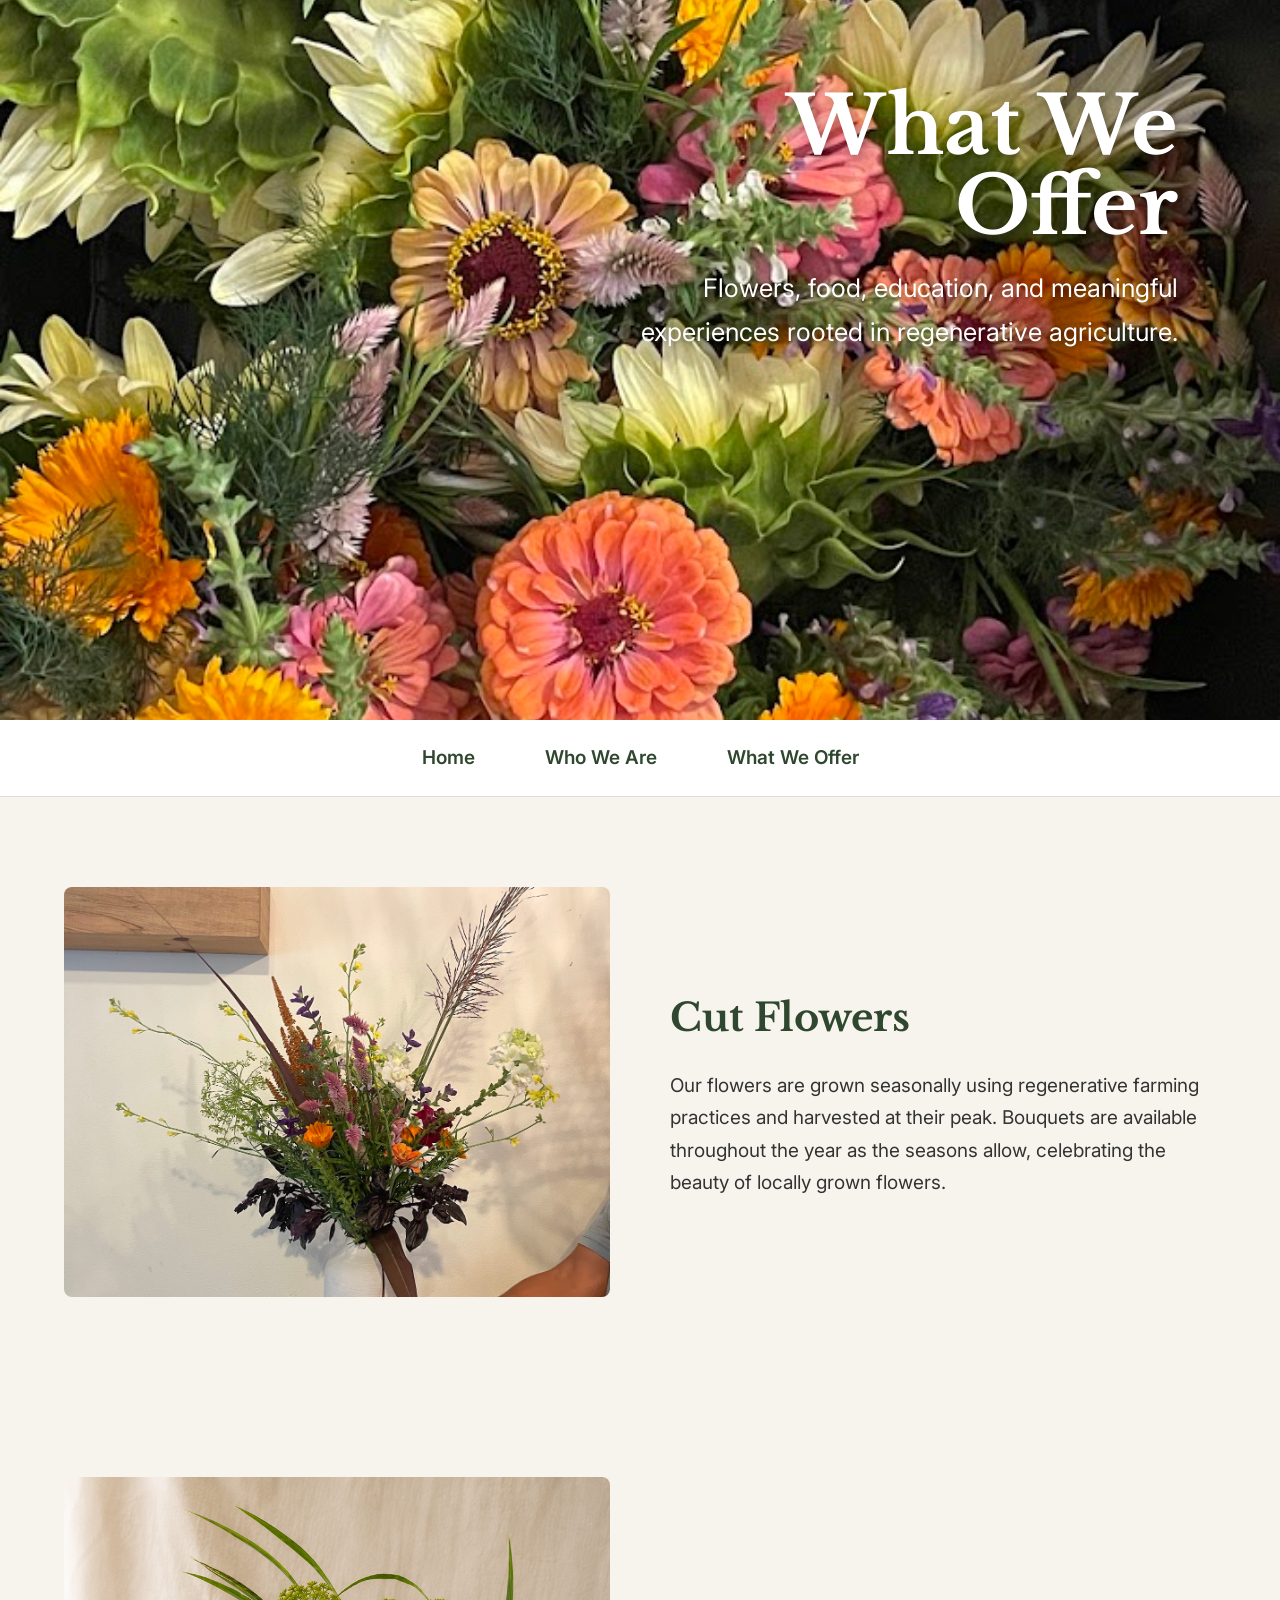
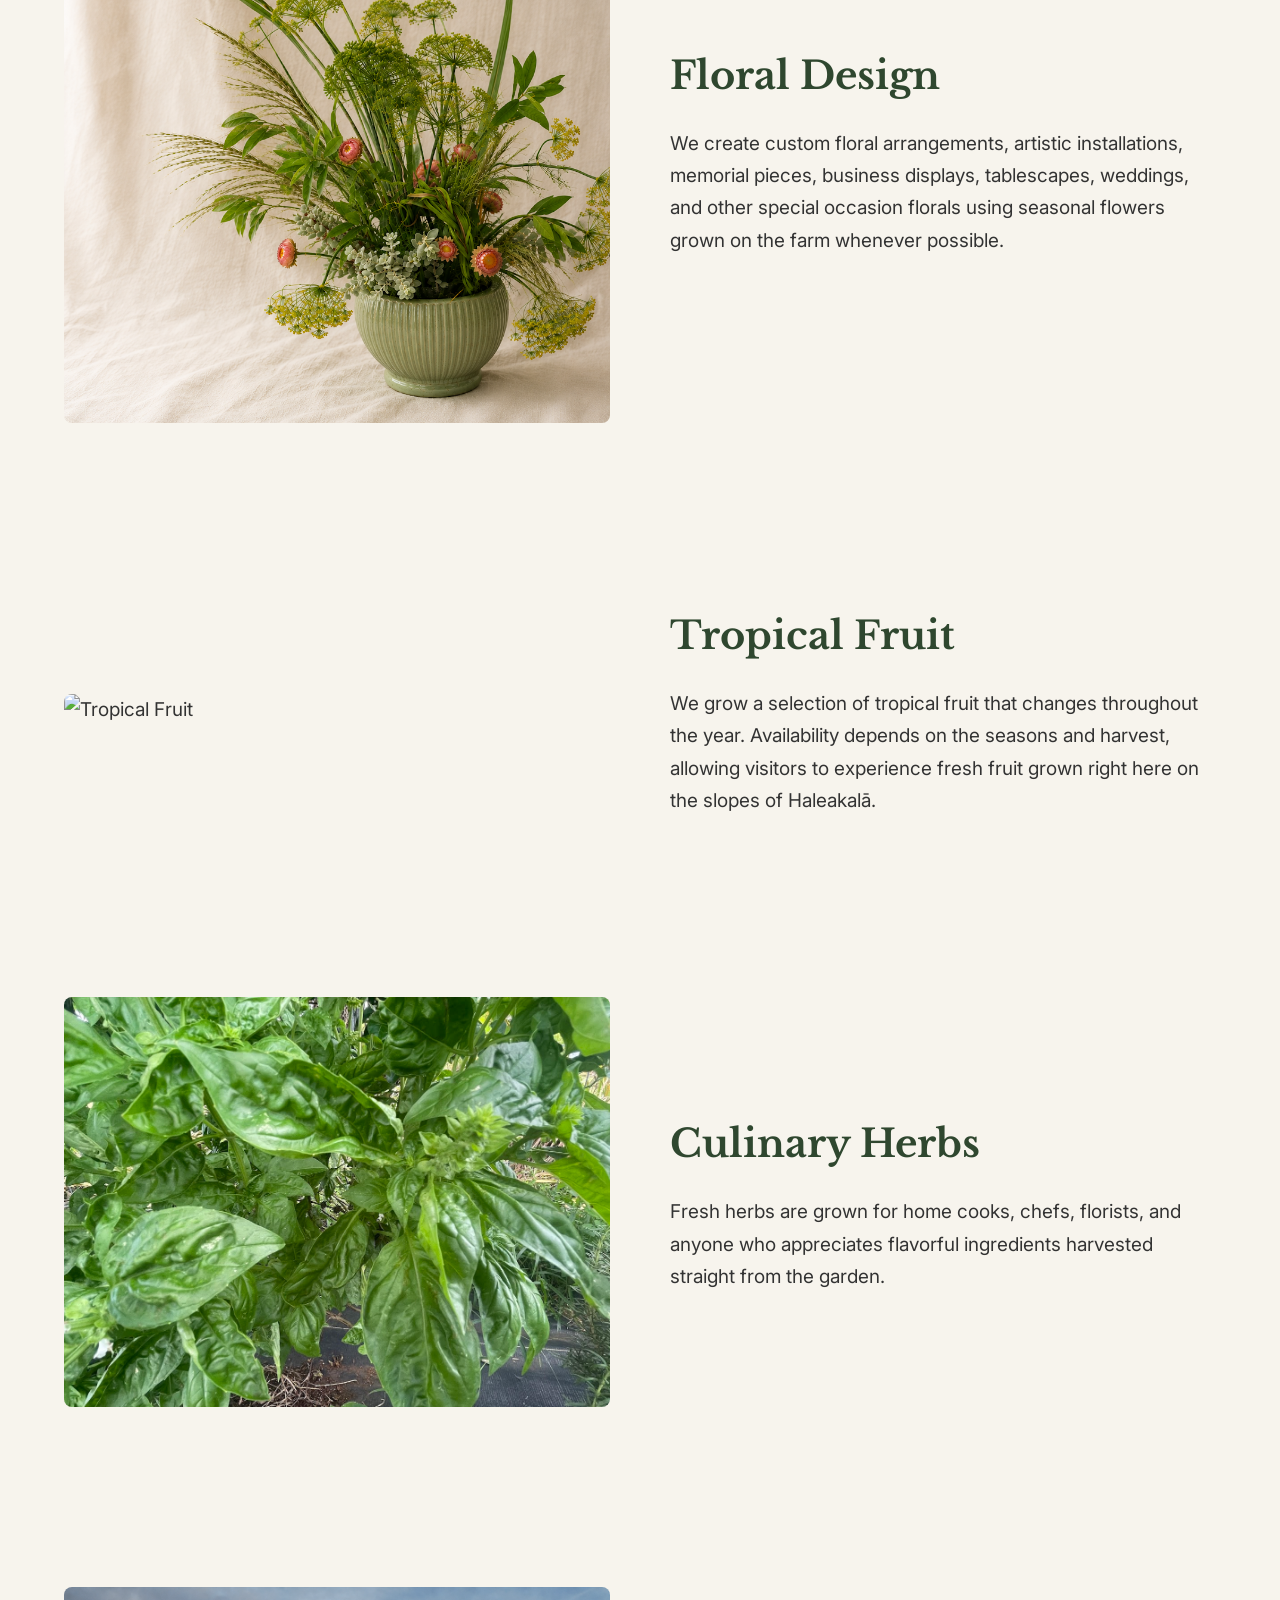
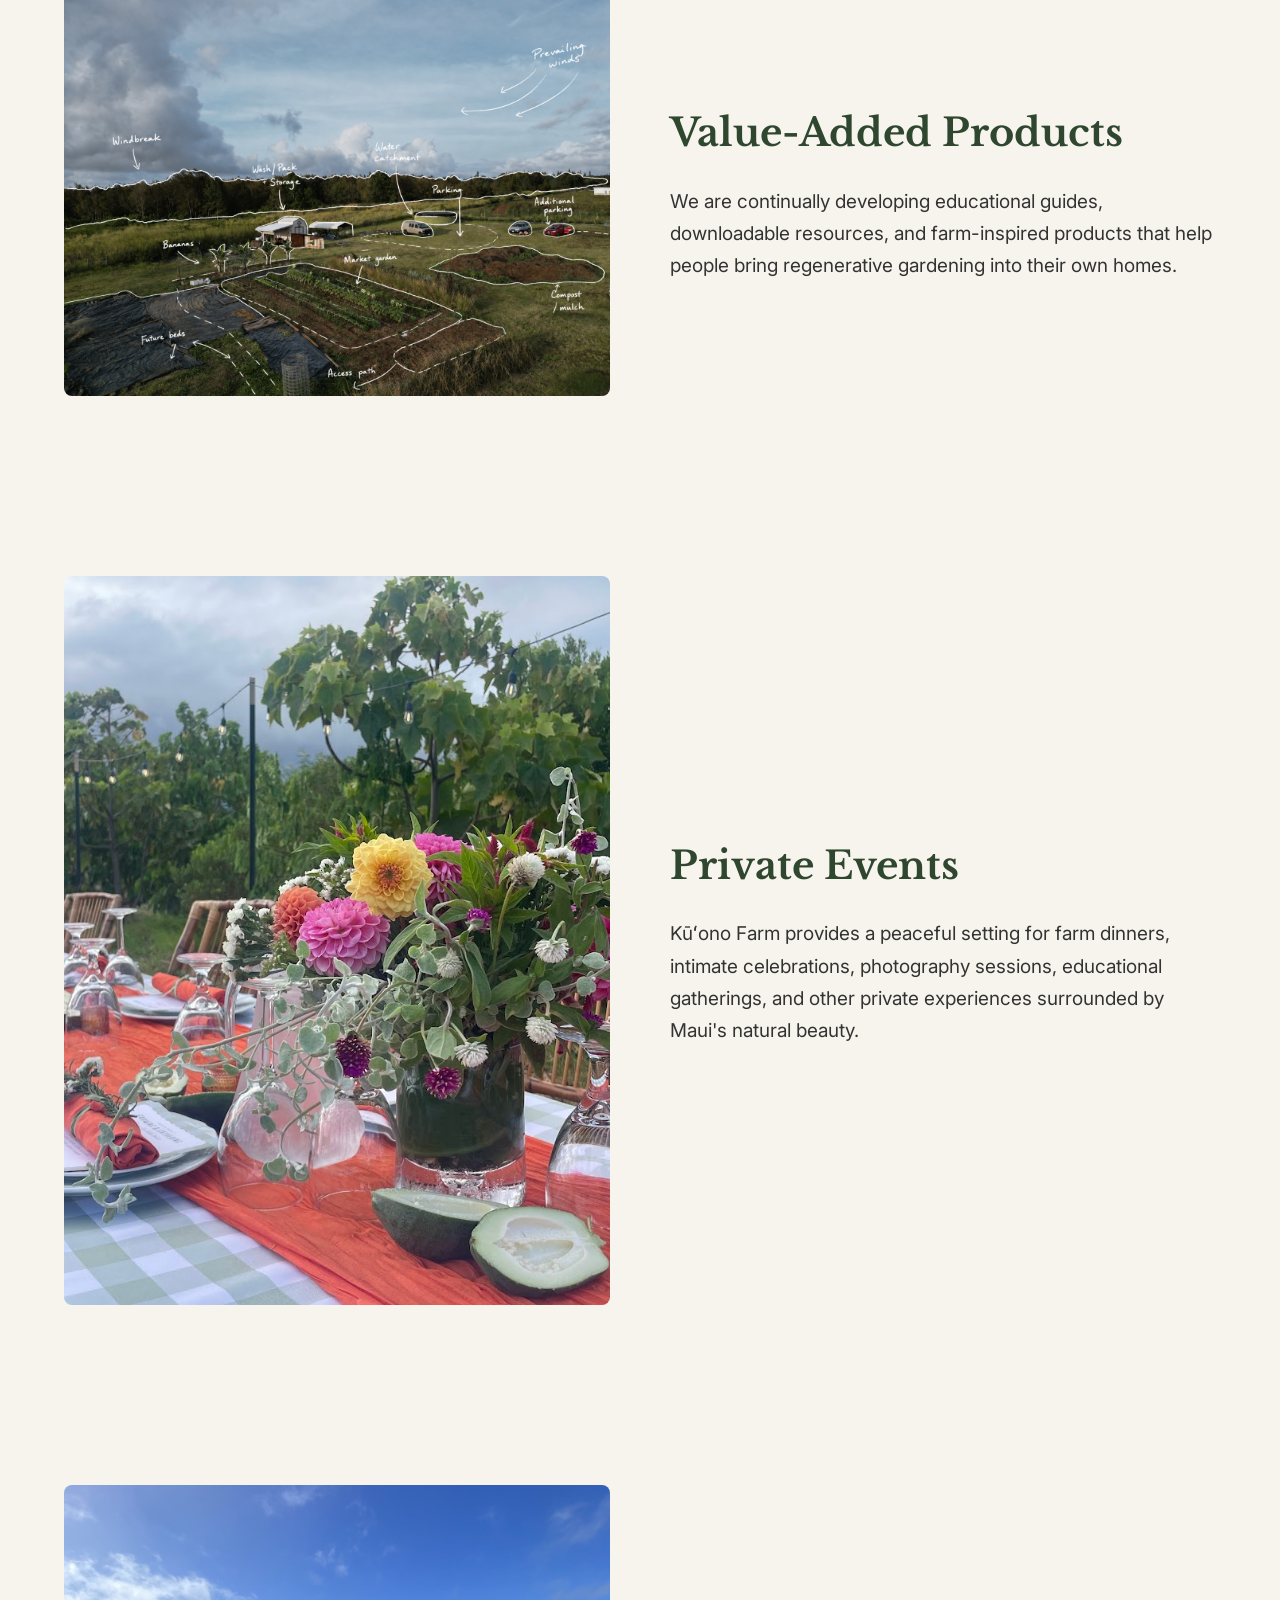
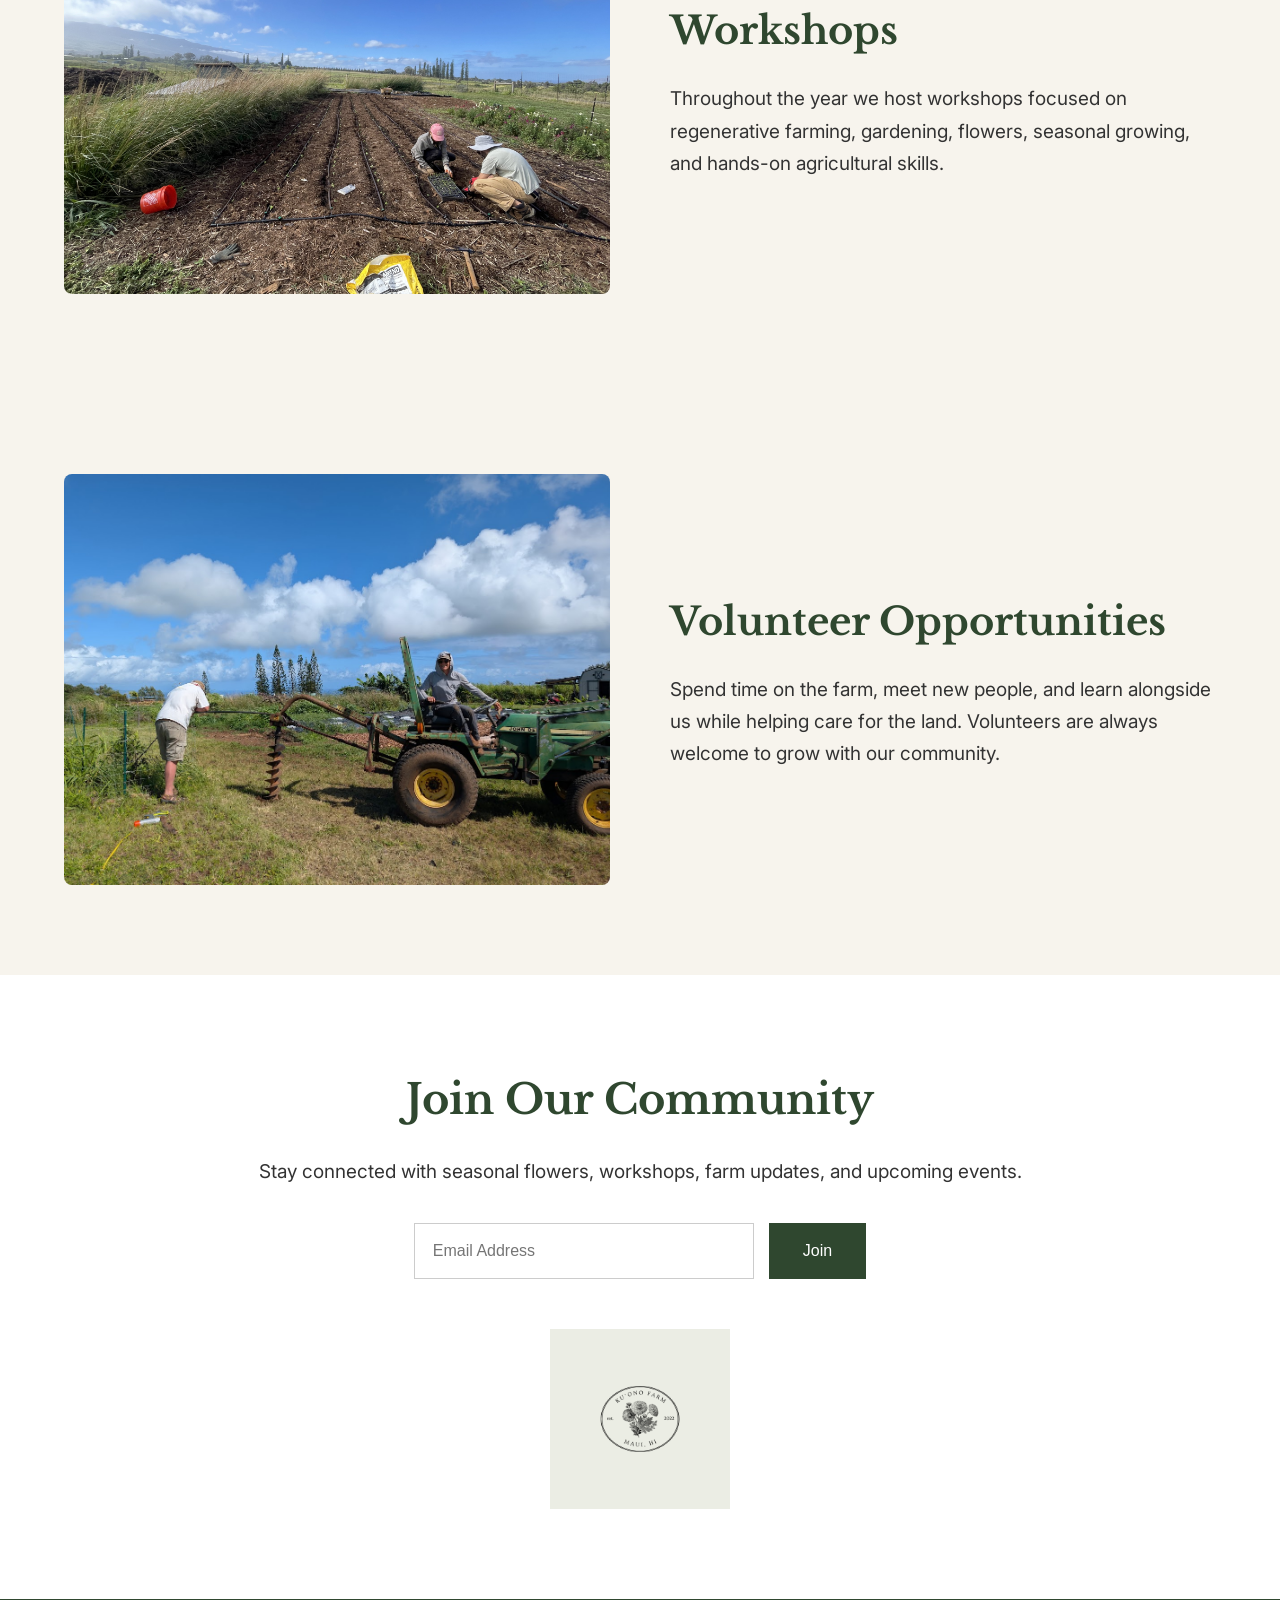
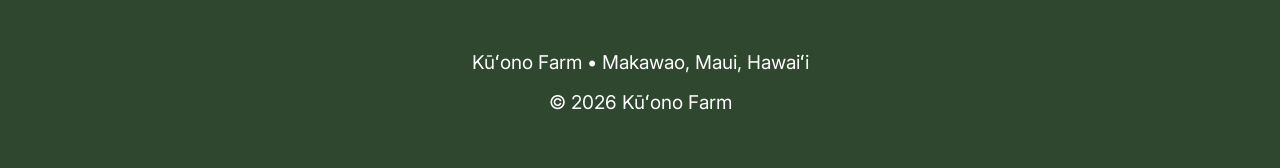
==== products.html @ b9f9347c "Update products.html" ====
<!DOCTYPE html>
<html lang="en">

<head>

    <meta charset="UTF-8">

    <meta name="viewport" content="width=device-width, initial-scale=1.0">

    <title>What We Offer | Kūʻono Farm</title>

    <link rel="stylesheet" href="style.css">

    <link rel="preconnect" href="https://fonts.googleapis.com">

    <link rel="preconnect" href="https://fonts.gstatic.com" crossorigin>

    <link href="https://fonts.googleapis.com/css2?family=Libre+Baskerville:wght@400;700&family=Inter:wght@400;500;600&display=swap"
          rel="stylesheet">

</head>

<body>

<header class="hero">

    <img src="images/flowers.jpg"
         alt="Flowers at Kūʻono Farm"
         class="hero-image">

    <div class="hero-text">

        <h1>What We Offer</h1>

        <p>

            Flowers, food, education, and meaningful experiences rooted in regenerative agriculture.

        </p>

    </div>

</header>



<nav class="main-nav">

    <a href="index.html">Home</a>

    <a href="who-we-are.html">Who We Are</a>

    <a href="products.html">What We Offer</a>

</nav>



<main>



<section class="feature">

    <div class="content feature-grid">

        <div class="feature-image">

            <img src="images/bouqet-1.jpg" alt="Cut Flowers">

        </div>

        <div class="feature-text">

            <h2>Cut Flowers</h2>

            <p>

                Our flowers are grown seasonally using regenerative farming
                practices and harvested at their peak. Bouquets are available
                throughout the year as the seasons allow, celebrating the
                beauty of locally grown flowers.

            </p>

        </div>

    </div>

</section>





<section class="feature">

    <div class="content feature-grid reverse">

        <div class="feature-text">

            <h2>Floral Design</h2>

            <p>

                We create custom floral arrangements, artistic installations,
                memorial pieces, business displays, tablescapes, weddings,
                and other special occasion florals using seasonal flowers
                grown on the farm whenever possible.

            </p>

        </div>

        <div class="feature-image">

            <img src="images/custom-arrangement.PNG"
                 alt="Custom Floral Arrangement">

        </div>

    </div>

</section>





<section class="feature">

    <div class="content feature-grid">

        <div class="feature-image">

            <img src="images/Bananas.jpg"
                 alt="Tropical Fruit">

        </div>

        <div class="feature-text">

            <h2>Tropical Fruit</h2>

            <p>

                We grow a selection of tropical fruit that changes throughout
                the year. Availability depends on the seasons and harvest,
                allowing visitors to experience fresh fruit grown right here
                on the slopes of Haleakalā.

            </p>

        </div>

    </div>

</section>





<section class="feature">

    <div class="content feature-grid reverse">

        <div class="feature-text">

            <h2>Culinary Herbs</h2>

            <p>

                Fresh herbs are grown for home cooks, chefs, florists,
                and anyone who appreciates flavorful ingredients harvested
                straight from the garden.

            </p>

        </div>

        <div class="feature-image">

            <img src="images/basil.jpg"
                 alt="Fresh Herbs">

        </div>

    </div>

</section>





<section class="feature">

    <div class="content feature-grid">

        <div class="feature-image">

            <img src="images/Garden guide.png"
                 alt="Garden Guide">

        </div>

        <div class="feature-text">

            <h2>Value-Added Products</h2>

            <p>

                We are continually developing educational guides,
                downloadable resources, and farm-inspired products
                that help people bring regenerative gardening into
                their own homes.

            </p>

        </div>

    </div>

</section>





<section class="feature">

    <div class="content feature-grid reverse">

        <div class="feature-text">

            <h2>Private Events</h2>

            <p>

                Kūʻono Farm provides a peaceful setting for farm dinners,
                intimate celebrations, photography sessions,
                educational gatherings, and other private experiences
                surrounded by Maui's natural beauty.

            </p>

        </div>

        <div class="feature-image">

            <img src="images/farm-to-table-flowers.jpg"
                 alt="Private Events">

        </div>

    </div>

</section>





<section class="feature">

    <div class="content feature-grid">

        <div class="feature-image">

            <img src="images/crop-planting.jpg"
                 alt="Workshop">

        </div>

        <div class="feature-text">

            <h2>Workshops</h2>

            <p>

                Throughout the year we host workshops focused on
                regenerative farming, gardening, flowers,
                seasonal growing, and hands-on agricultural skills.

            </p>

        </div>

    </div>

</section>





<section class="feature">

    <div class="content feature-grid reverse">

        <div class="feature-text">

            <h2>Volunteer Opportunities</h2>

            <p>

                Spend time on the farm, meet new people,
                and learn alongside us while helping care
                for the land. Volunteers are always welcome
                to grow with our community.

            </p>

        </div>

        <div class="feature-image">

            <img src="images/tractor.jpg"
                 alt="Volunteer Opportunities">

        </div>

    </div>

</section>





<section class="newsletter">

    <div class="content">

        <h2>

            Join Our Community

        </h2>

        <p>

            Stay connected with seasonal flowers,
            workshops, farm updates,
            and upcoming events.

        </p>

        <form class="newsletter-form">

            <input
                type="email"
                placeholder="Email Address">

            <button type="submit">

                Join

            </button>

        </form>

        <img
            src="images/logo.png"
            alt="Kūʻono Farm Logo"
            class="newsletter-logo">

    </div>

</section>



<footer>

    <div class="content">

        <p>

            Kūʻono Farm • Makawao, Maui, Hawaiʻi

        </p>

        <p>

            © 2026 Kūʻono Farm

        </p>

    </div>

</footer>

</main>

</body>

</html>
---- style.css ----
/* ==========================================
   KŪʻONO FARM
========================================== */

@import url('https://fonts.googleapis.com/css2?family=Libre+Baskerville:wght@400;700&family=Inter:wght@400;500;600&display=swap');


/* ---------- RESET ---------- */

*{
    margin:0;
    padding:0;
    box-sizing:border-box;
}

html{
    scroll-behavior:smooth;
}

body{

    font-family:'Inter',sans-serif;

    font-size:19px;

    line-height:1.7;

    color:#333;

    background:#F7F4ED;

}

img{

    display:block;

    max-width:100%;

}

a{

    text-decoration:none;

}

.content{

    width:90%;

    max-width:1200px;

    margin:auto;

}


/* ==========================================
   HERO
========================================== */

.hero{

    position:relative;

    width:100%;

    height:80vh;

    overflow:hidden;

}

.hero-image{

    width:100%;

    height:100%;

    object-fit:cover;

    object-position:center center;

    display:block;

}

.hero-text{

    position:absolute;

    top:12%;

    right:8%;

    text-align:right;

    color:white;

    max-width:550px;

}

.hero-text h1{

    font-family:'Libre Baskerville',serif;

    font-size:5rem;

    line-height:1;

    margin-bottom:20px;

    text-shadow:2px 2px 10px rgba(0,0,0,.35);

}

.hero-text p{

    font-size:1.6rem;

    margin-bottom:12px;

    text-shadow:1px 1px 6px rgba(0,0,0,.35);

}

.hero-subtitle{

    font-size:1.2rem;

}

.button{

    display:inline-block;

    margin-top:20px;

    padding:16px 36px;

    border:2px solid white;

    color:white;

    font-weight:600;

    transition:.3s;

}

.button:hover{

    background:white;

    color:#2f472f;

}


/* ==========================================
   NAVIGATION
========================================== */

.main-nav{

    background:white;

    display:flex;

    justify-content:center;

    gap:70px;

    padding:22px;

    border-bottom:1px solid #ddd;

}

.main-nav a{

    color:#2f472f;

    font-weight:600;

}

.main-nav a:hover{

    color:#8a6c45;

}


/* ==========================================
   STORY
========================================== */

.story{

    padding:90px 0;

}

.story .content{

    display:grid;

    grid-template-columns:1fr 1fr;

    gap:70px;

    align-items:center;

}

.story h2{

    font-family:'Libre Baskerville',serif;

    font-size:2.6rem;

    margin-bottom:25px;

    color:#2f472f;

}

.story p{

    margin-bottom:20px;

}

.story-photo img{

    border-radius:8px;

}


/* ==========================================
   OFFERINGS
========================================== */

.offerings{

    padding:90px 0;

    background:white;

}

.offerings h2{

    text-align:center;

    font-family:'Libre Baskerville',serif;

    font-size:2.8rem;

    color:#2f472f;

    margin-bottom:50px;

}

.offer-grid{

    display:grid;

    grid-template-columns:repeat(3,1fr);

    gap:35px;

}

.offer-card{

    text-align:center;

}

.offer-card img{

    width:100%;

    aspect-ratio:4/3;

    object-fit:cover;

    border-radius:8px;

    margin-bottom:20px;

}

.offer-card h3{

    font-family:'Libre Baskerville',serif;

    color:#2f472f;

    margin-bottom:12px;

}


/* ==========================================
   FEATURE SECTIONS
========================================== */

.feature{

    padding:90px 0;

}

.feature-grid{

    display:grid;

    grid-template-columns:1fr 1fr;

    gap:60px;

    align-items:center;

}

.feature-grid.reverse{

    direction:rtl;

}

.feature-grid.reverse>*{

    direction:ltr;

}

.feature-image img{

    border-radius:8px;

}

.feature-text h2{

    font-family:'Libre Baskerville',serif;

    color:#2f472f;

    font-size:2.4rem;

    margin-bottom:20px;

}


/* ==========================================
   NEWSLETTER
========================================== */

.newsletter{

    padding:90px 0;

    text-align:center;

    background:white;

}

.newsletter h2{

    font-family:'Libre Baskerville',serif;

    font-size:2.6rem;

    color:#2f472f;

    margin-bottom:20px;

}

.newsletter p{

    margin-bottom:35px;

}

.newsletter-form{

    display:flex;

    justify-content:center;

    gap:15px;

    flex-wrap:wrap;

}

.newsletter input{

    width:340px;

    padding:18px;

    font-size:1rem;

    border:1px solid #ccc;

}

.newsletter button{

    padding:18px 34px;

    border:none;

    background:#2f472f;

    color:white;

    cursor:pointer;

    font-size:1rem;

}

.newsletter-logo{

    width:180px;

    margin:50px auto 0;

}


/* ==========================================
   FOOTER
========================================== */

footer{

    background:#2f472f;

    color:white;

    text-align:center;

    padding:40px 20px;

}

footer p{

    margin:8px 0;

}


/* ==========================================
   MOBILE
========================================== */

@media (max-width:900px){

.hero{

    height:65vh;

}

.hero-text{

    top:12%;

    right:6%;

    left:6%;

    text-align:center;

}

.hero-text h1{

    font-size:3rem;

}

.hero-text p{

    font-size:1.2rem;

}

.main-nav{

    flex-direction:column;

    gap:15px;

}

.story .content,
.feature-grid,
.offer-grid{

    grid-template-columns:1fr;

}

.story,
.offerings,
.feature,
.newsletter{

    padding:60px 0;

}

.newsletter input{

    width:100%;

}

}
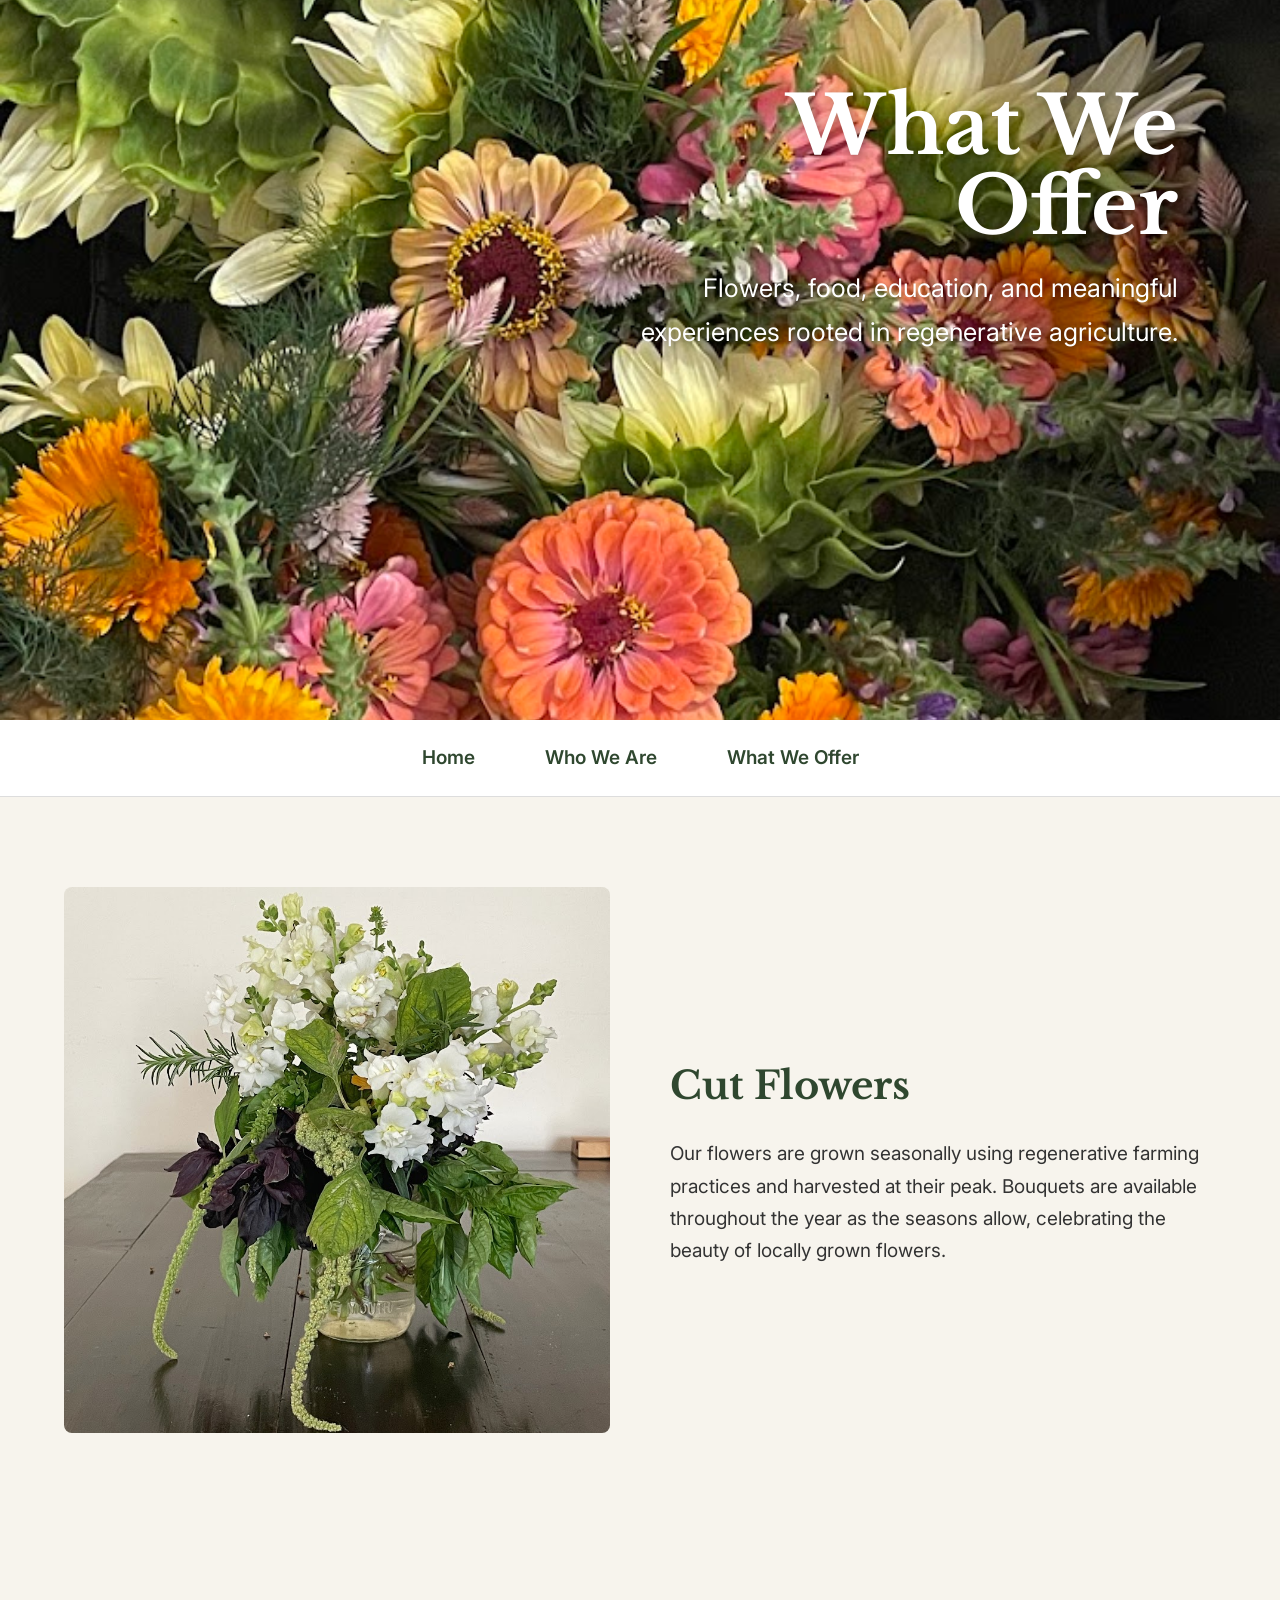
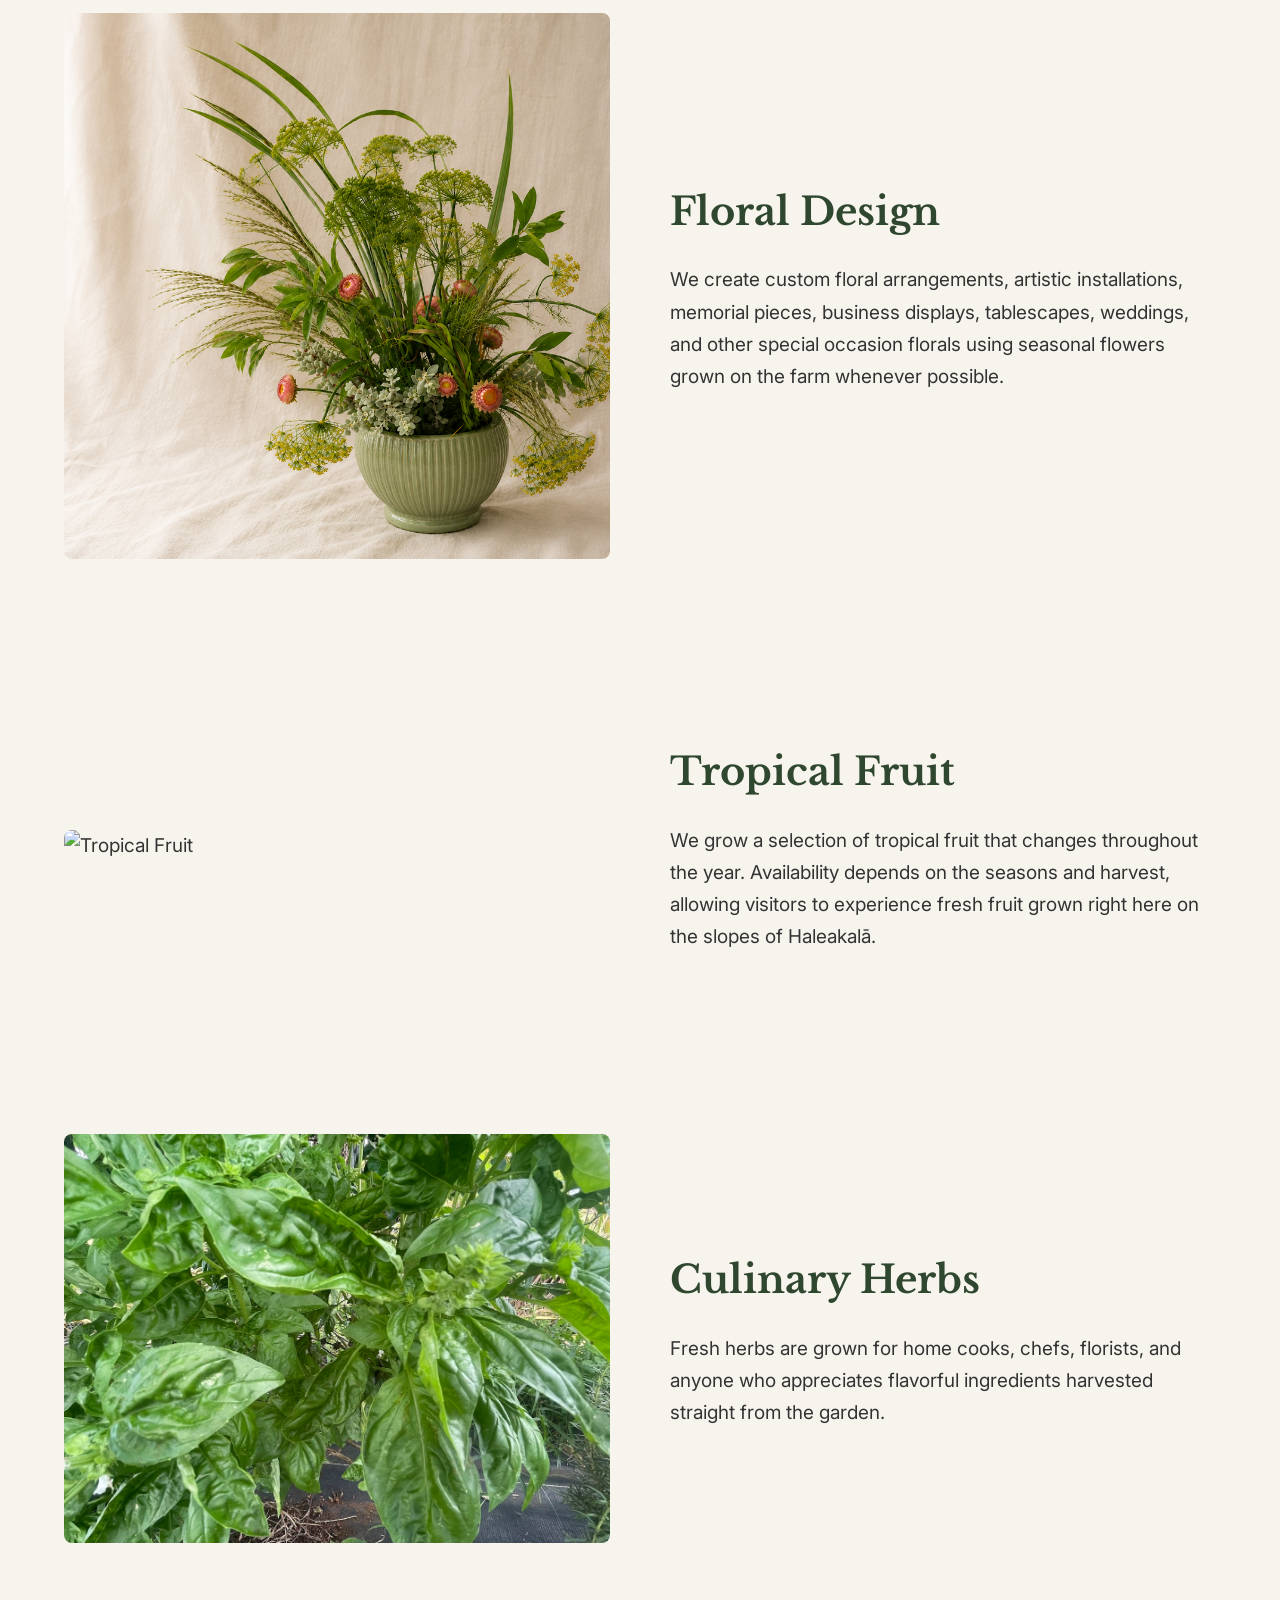
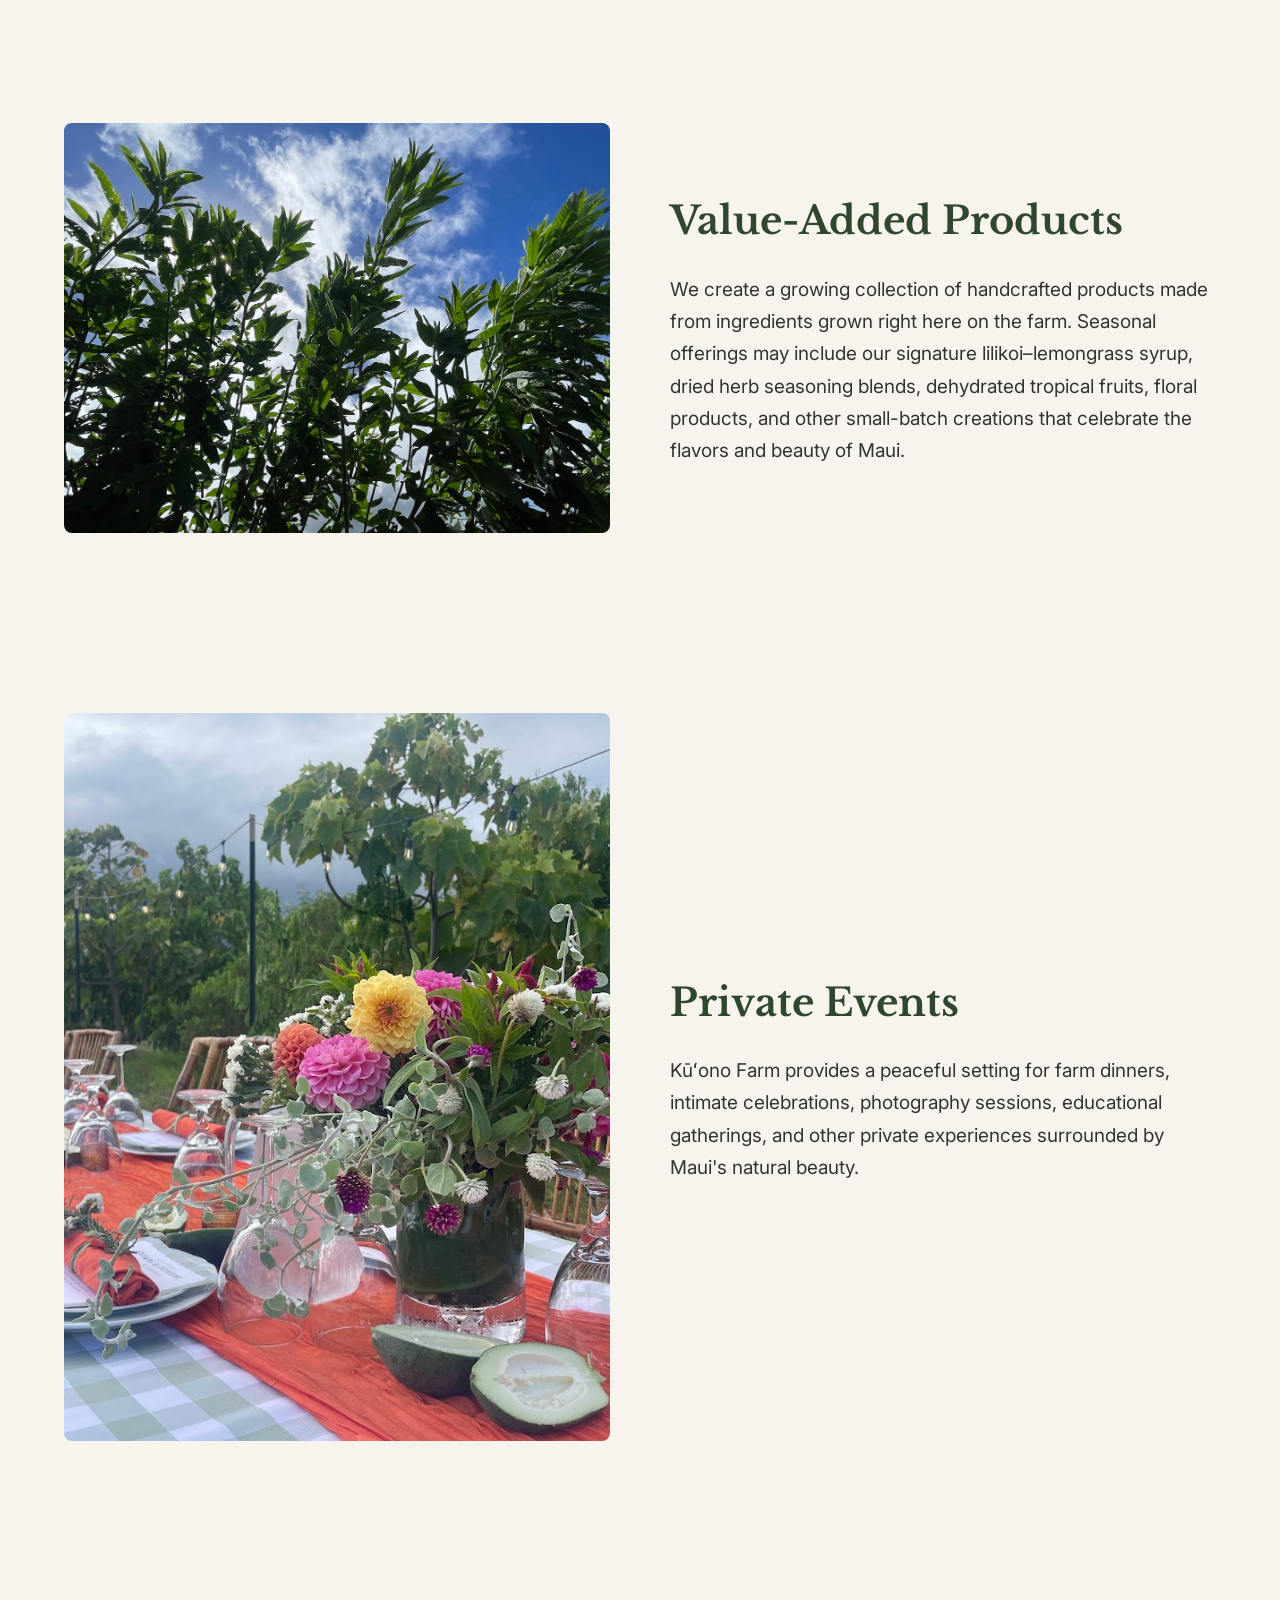
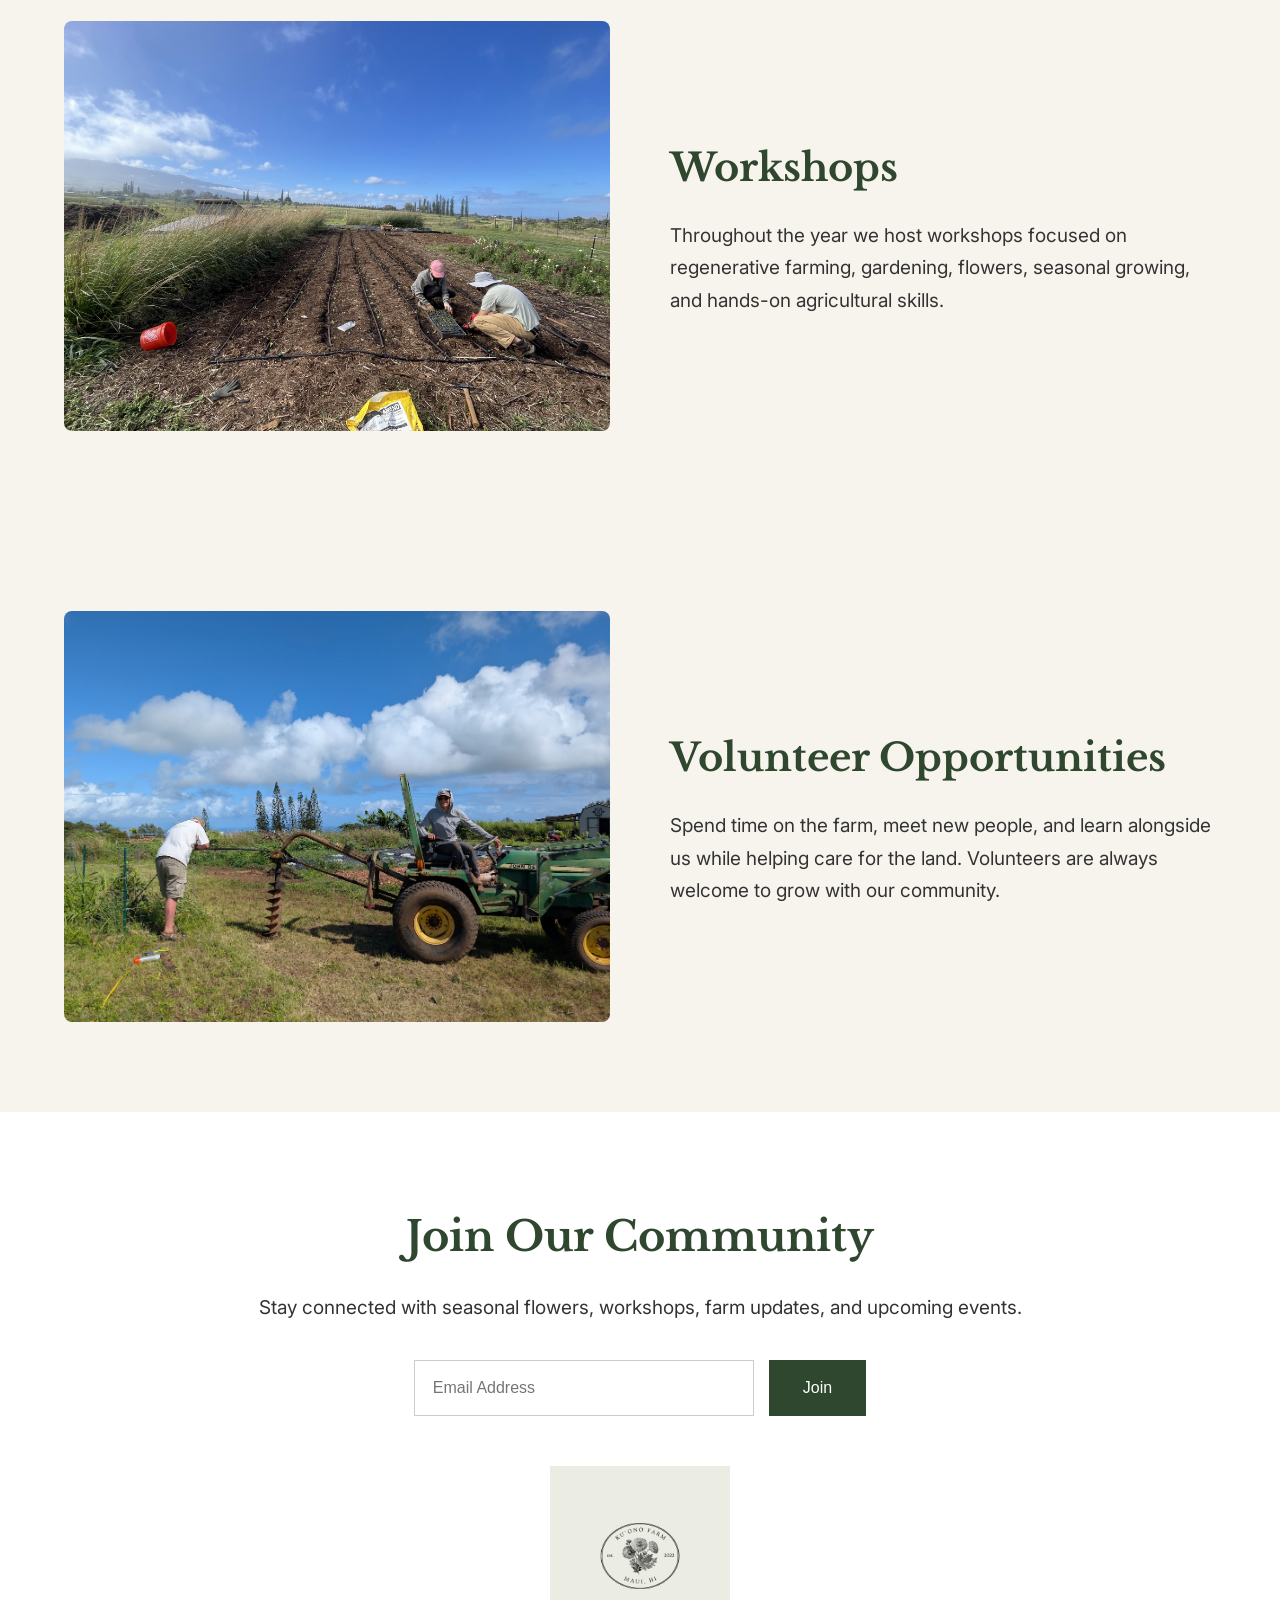
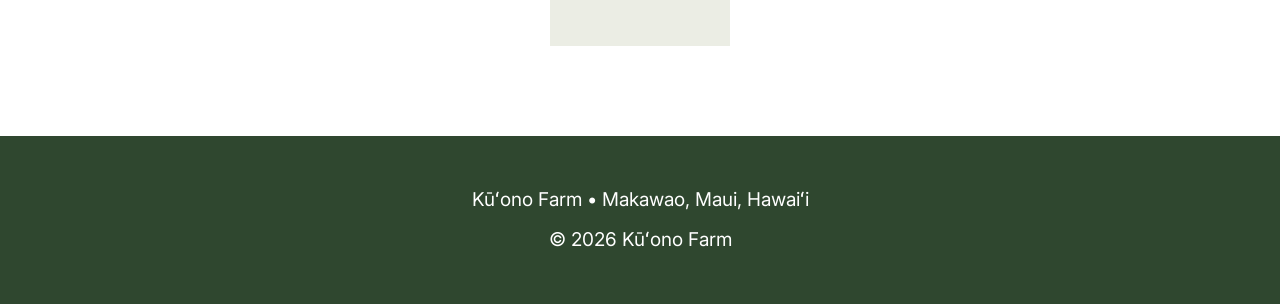
==== commit e7411a36: "Update products.html" ====
--- a/products.html
+++ b/products.html
@@ -66,7 +66,7 @@
 
         <div class="feature-image">
 
-            <img src="images/bouqet-1.jpg" alt="Cut Flowers">
+            <img src="images/bouqet-3.jpg" alt="Cut Flowers">
 
         </div>
 
@@ -200,8 +200,8 @@
 
         <div class="feature-image">
 
-            <img src="images/Garden guide.png"
-                 alt="Garden Guide">
+            <img src="images/sun-hemp.jpg"
+                 alt="sun-hemp">
 
         </div>
 
@@ -211,10 +211,12 @@
 
             <p>
 
-                We are continually developing educational guides,
-                downloadable resources, and farm-inspired products
-                that help people bring regenerative gardening into
-                their own homes.
+                We create a growing collection of handcrafted products made
+                from ingredients grown right here on the farm. Seasonal offerings
+                may include our signature lilikoi–lemongrass syrup, dried herb
+                seasoning blends, dehydrated tropical fruits, floral products,
+                and other small-batch creations that celebrate the flavors and
+                beauty of Maui.
 
             </p>
 
--- a/style.css
+++ b/style.css
@@ -533,3 +533,132 @@
 }
 
 }
+
+/* ==========================================
+   MEET THE TEAM
+========================================== */
+
+.team{
+
+    padding:90px 0;
+
+}
+
+.team h2{
+
+    text-align:center;
+
+    font-family:'Libre Baskerville', serif;
+
+    font-size:2.8rem;
+
+    color:#2f472f;
+
+    margin-bottom:70px;
+
+}
+
+.team-member{
+
+    display:grid;
+
+    grid-template-columns:2fr 1fr;
+
+    gap:60px;
+
+    align-items:start;
+
+    margin-bottom:90px;
+
+    padding-bottom:50px;
+
+    border-bottom:1px solid #ddd;
+
+}
+
+.team-member:last-child{
+
+    border-bottom:none;
+
+    margin-bottom:0;
+
+}
+
+.team-info h3{
+
+    font-family:'Libre Baskerville', serif;
+
+    font-size:2rem;
+
+    color:#2f472f;
+
+    margin-bottom:8px;
+
+}
+
+.team-info h4{
+
+    font-size:1.15rem;
+
+    color:#8a6c45;
+
+    margin-bottom:22px;
+
+    font-weight:600;
+
+}
+
+.team-info p{
+
+    margin-bottom:18px;
+
+}
+
+.team-photo{
+
+    display:flex;
+
+    justify-content:flex-end;
+
+    align-items:flex-start;
+
+}
+
+.team-photo img{
+
+    width:100%;
+
+    max-width:350px;
+
+    border-radius:8px;
+
+    box-shadow:0 8px 25px rgba(0,0,0,.15);
+
+}
+
+
+/* ---------- MOBILE ---------- */
+
+@media (max-width:900px){
+
+    .team-member{
+
+        grid-template-columns:1fr;
+
+        gap:30px;
+
+    }
+
+    .team-photo{
+
+        justify-content:center;
+
+    }
+
+    .team-photo img{
+
+        max-width:320px;
+
+    }
+
+}
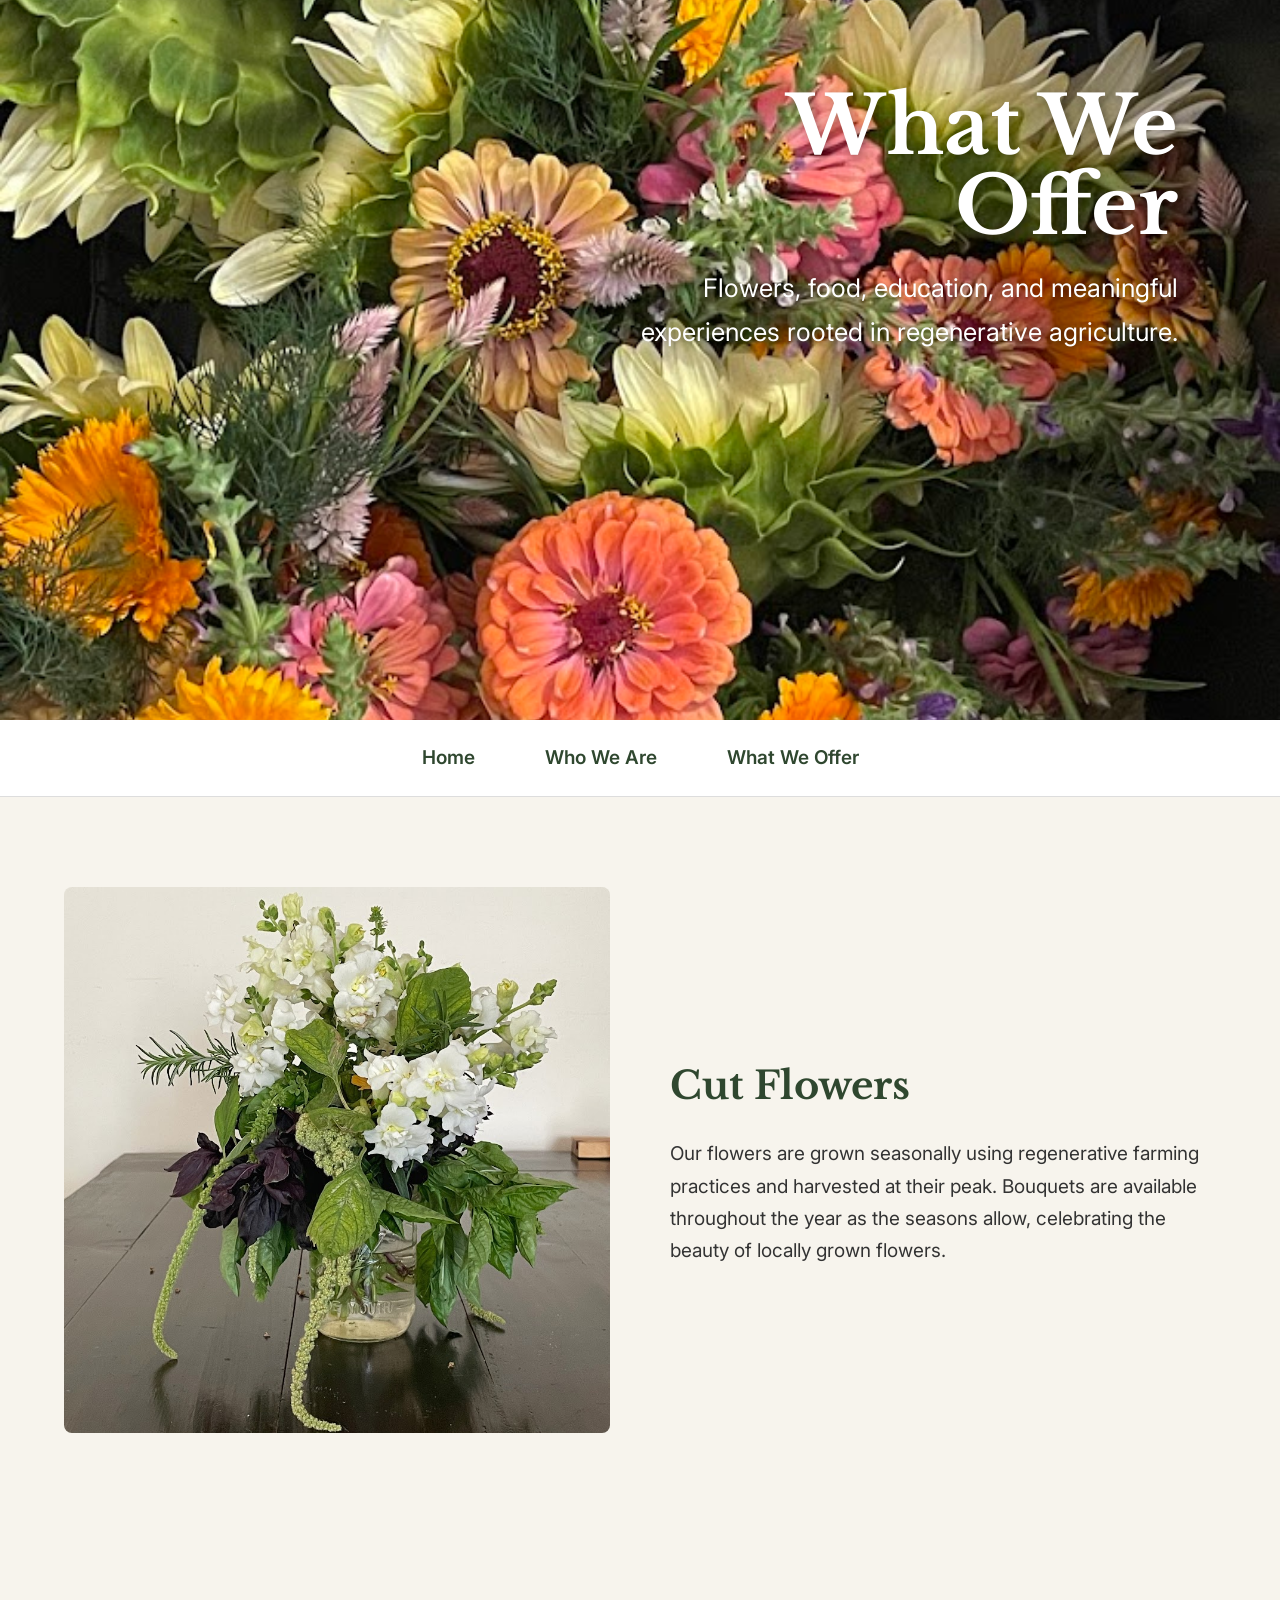
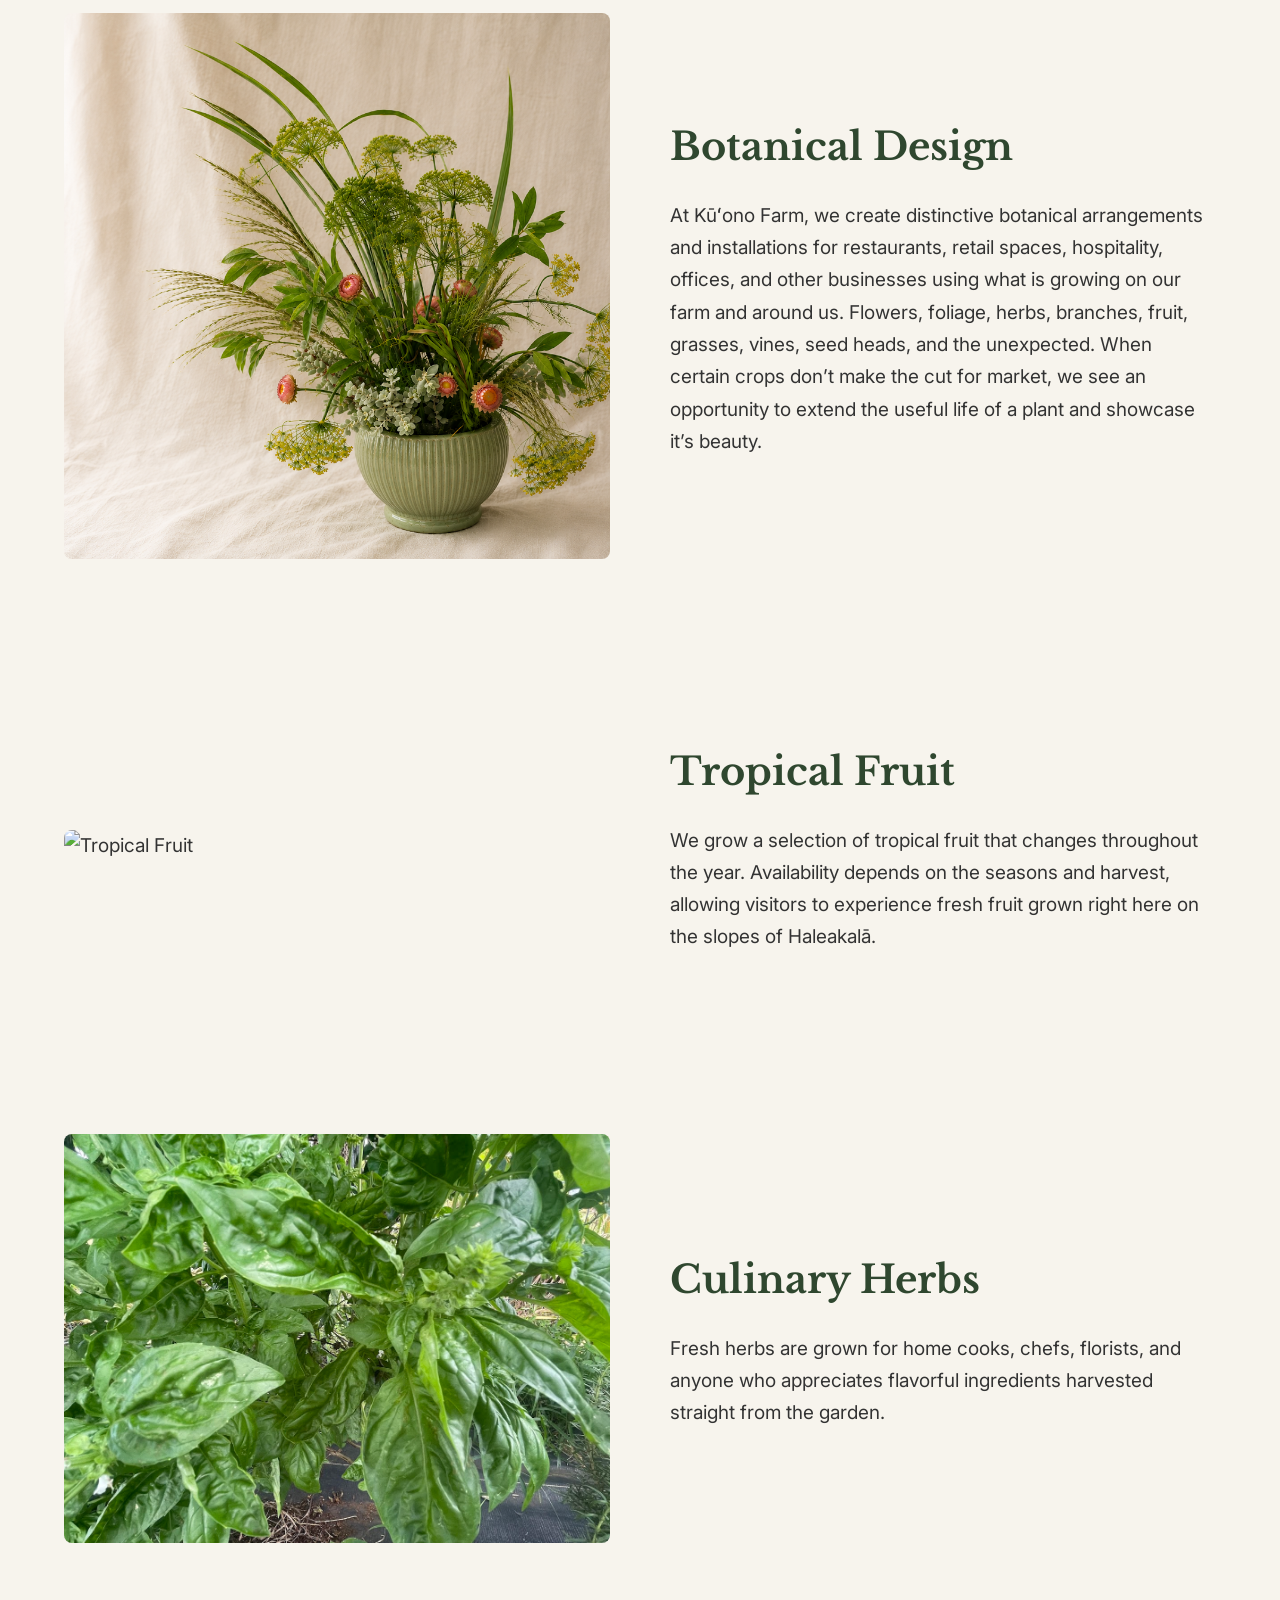
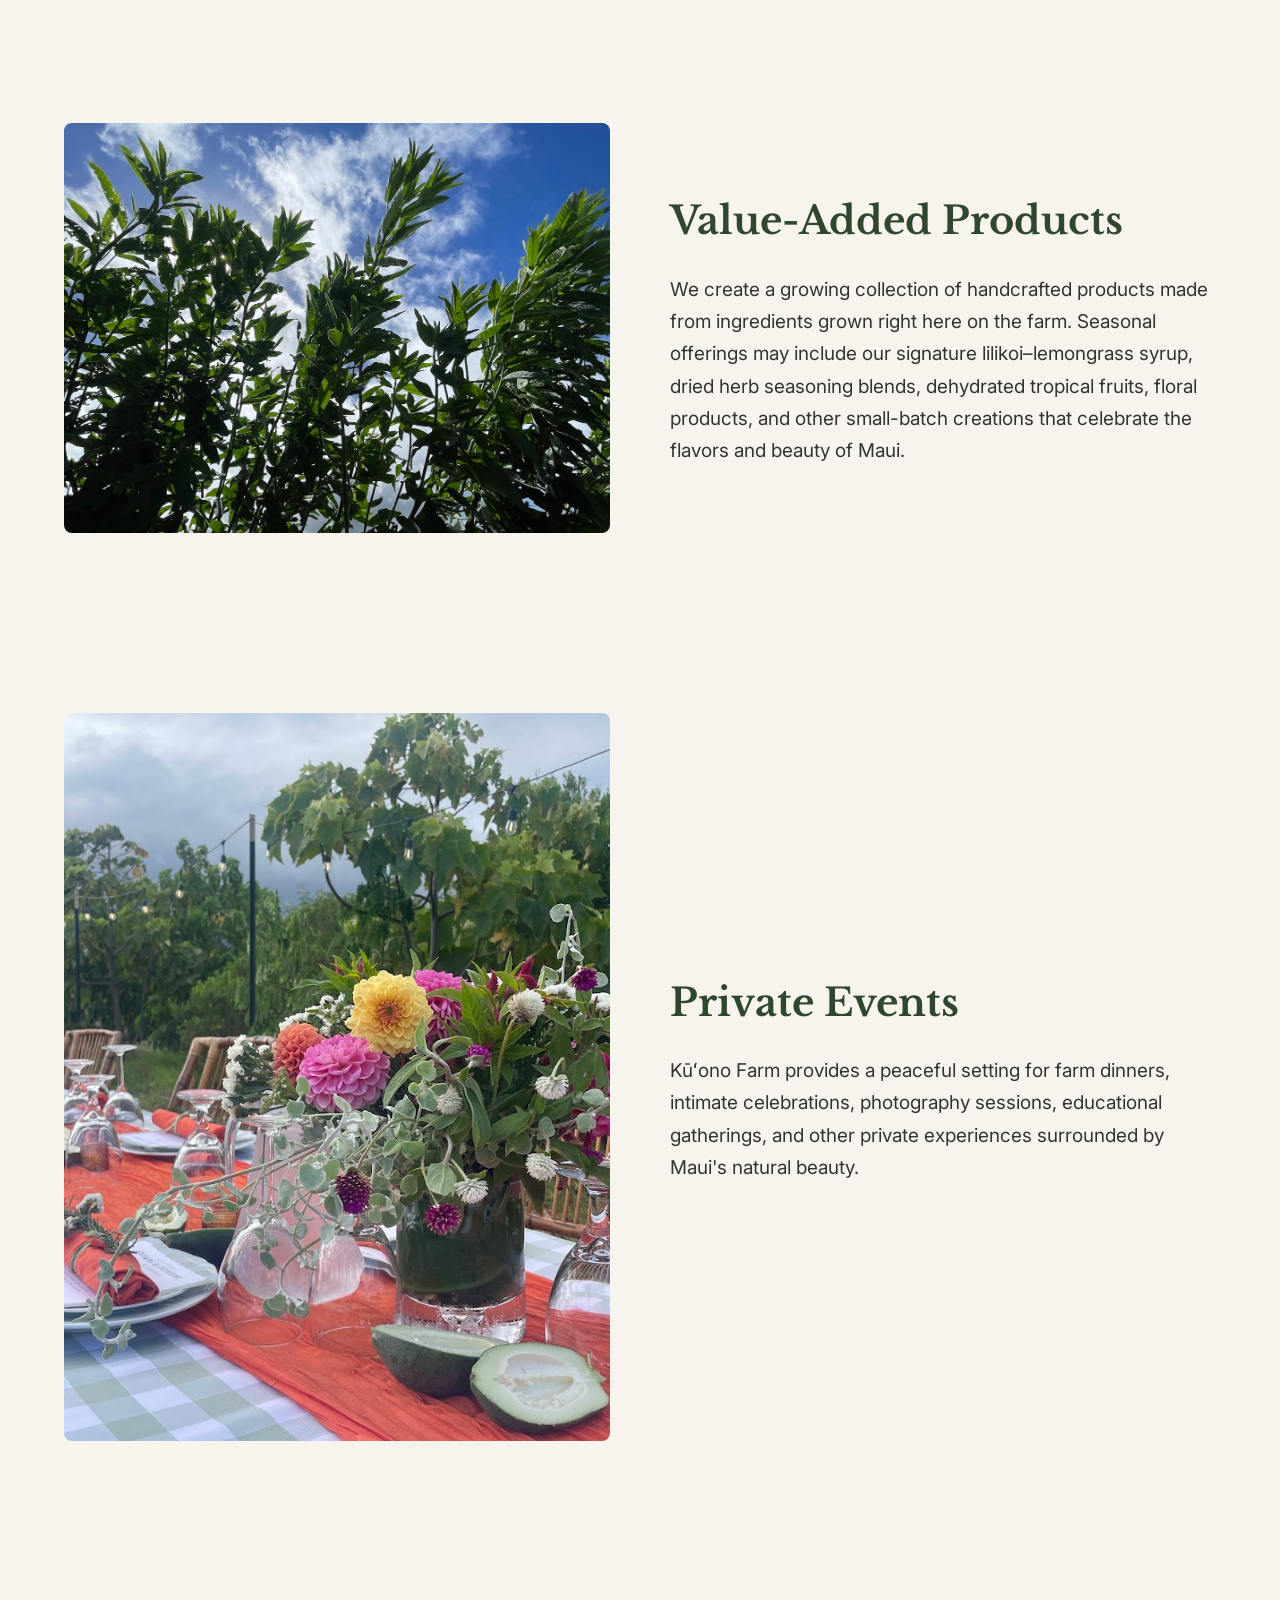
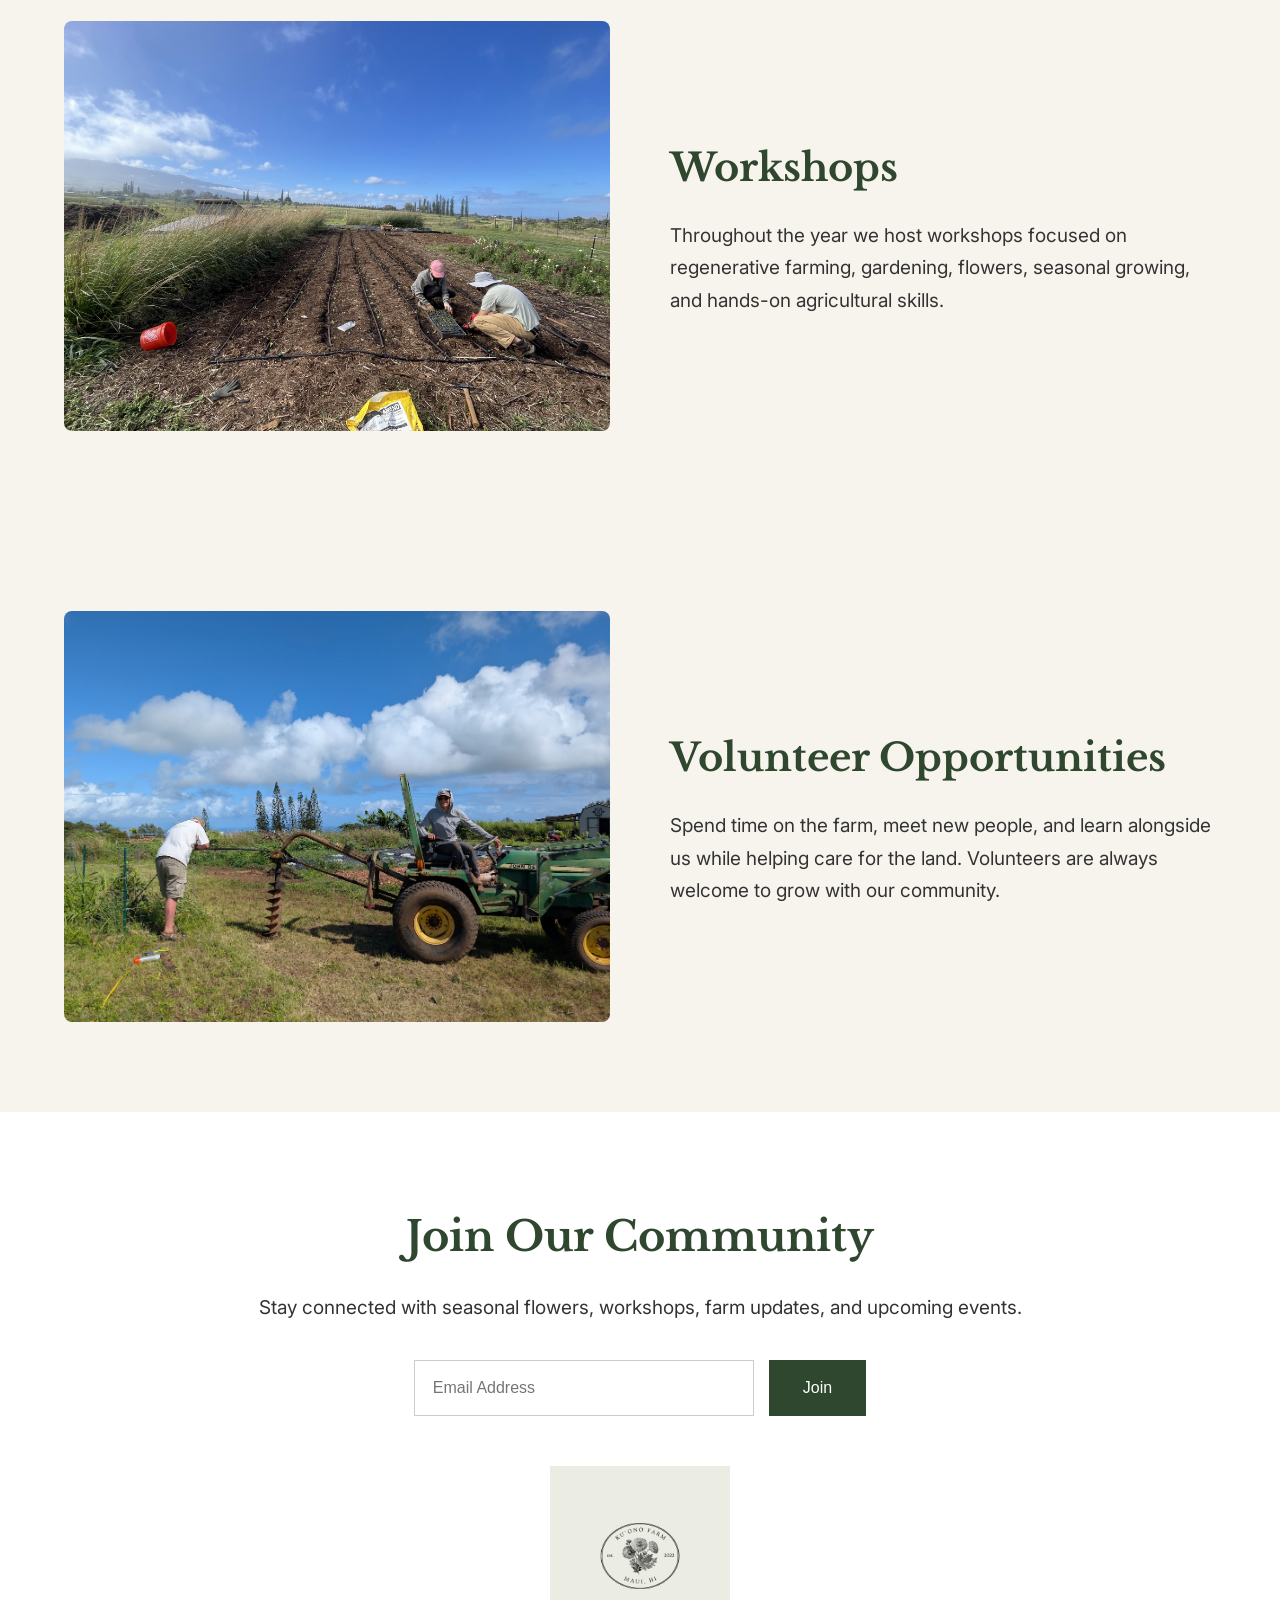
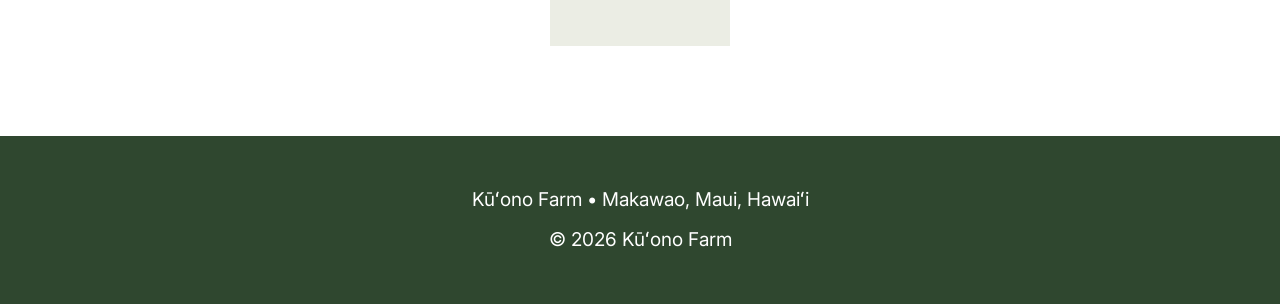
==== commit 53892d02: "botanical design.html" ====
--- a/products.html
+++ b/products.html
@@ -99,14 +99,15 @@
 
         <div class="feature-text">
 
-            <h2>Floral Design</h2>
-
-            <p>
-
-                We create custom floral arrangements, artistic installations,
-                memorial pieces, business displays, tablescapes, weddings,
-                and other special occasion florals using seasonal flowers
-                grown on the farm whenever possible.
+            <h2>Botanical Design</h2>
+
+            <p>
+
+               At Kūʻono Farm, we create distinctive botanical arrangements and installations for restaurants, retail
+                spaces, hospitality, offices, and other businesses using what is growing on our farm and around us.
+                Flowers, foliage, herbs, branches, fruit, grasses, vines, seed heads, and the unexpected. When certain 
+                crops don’t make the cut for market, we see an opportunity to extend the useful life of a plant and 
+                showcase it’s beauty.
 
             </p>
 
--- a/style.css
+++ b/style.css
@@ -516,7 +516,25 @@
     grid-template-columns:1fr;
 
 }
-
+.feature-grid.reverse{
+
+    display:flex;
+
+    flex-direction:column;
+
+}
+
+.feature-grid.reverse .feature-image{
+
+    order:1;
+
+}
+
+.feature-grid.reverse .feature-text{
+
+    order:2;
+
+}
 .story,
 .offerings,
 .feature,
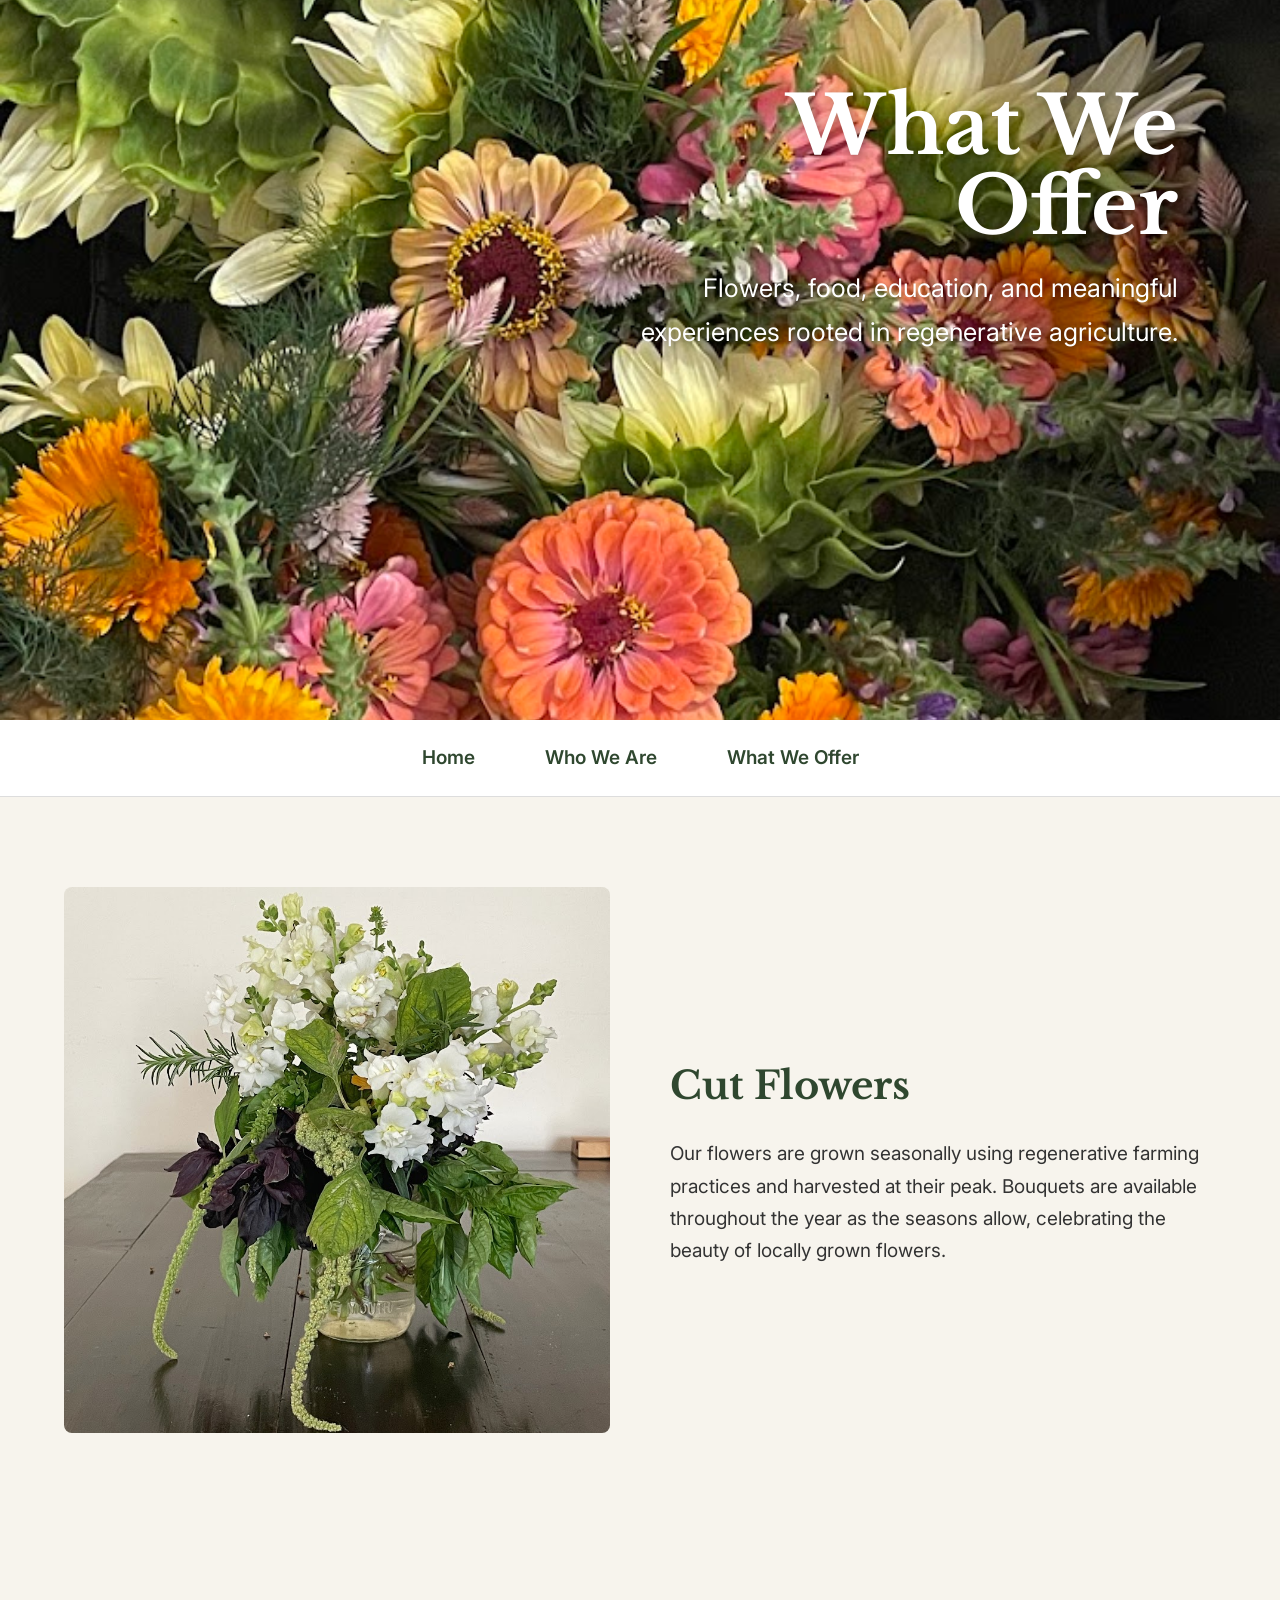
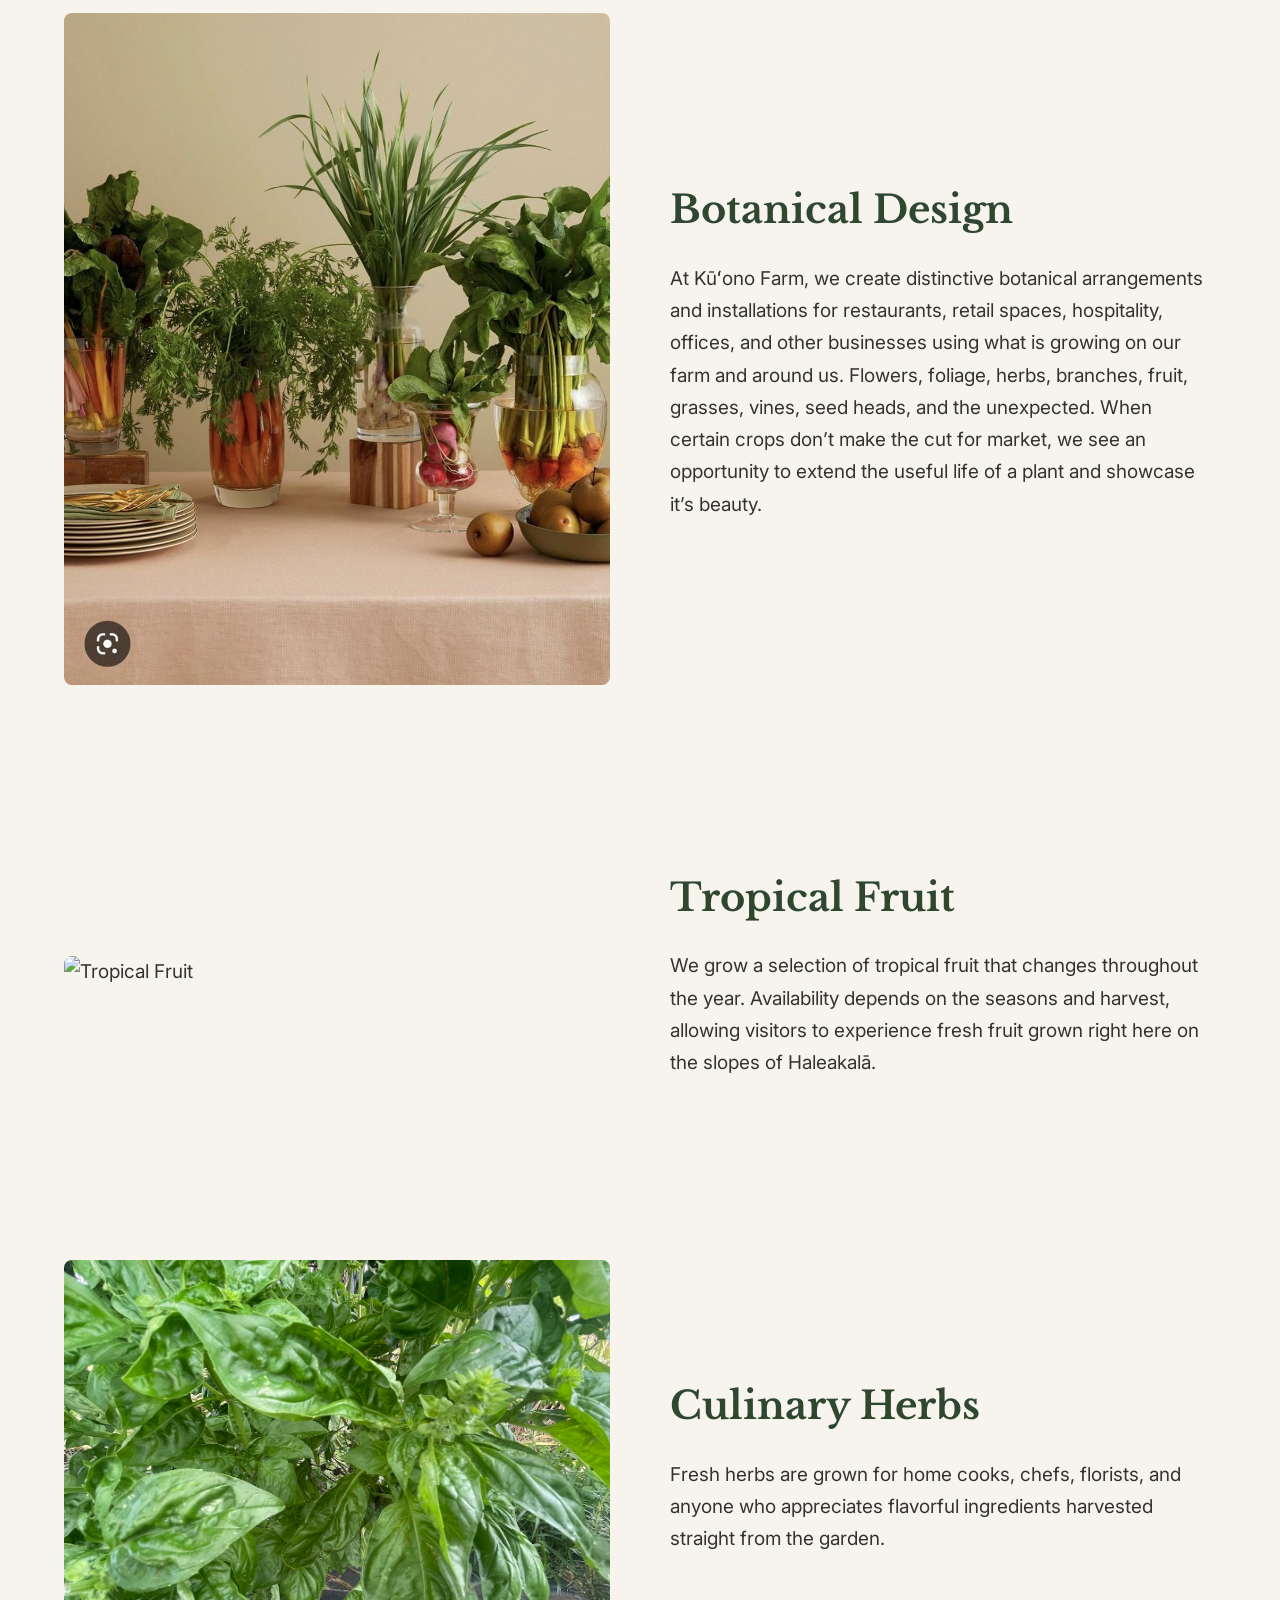
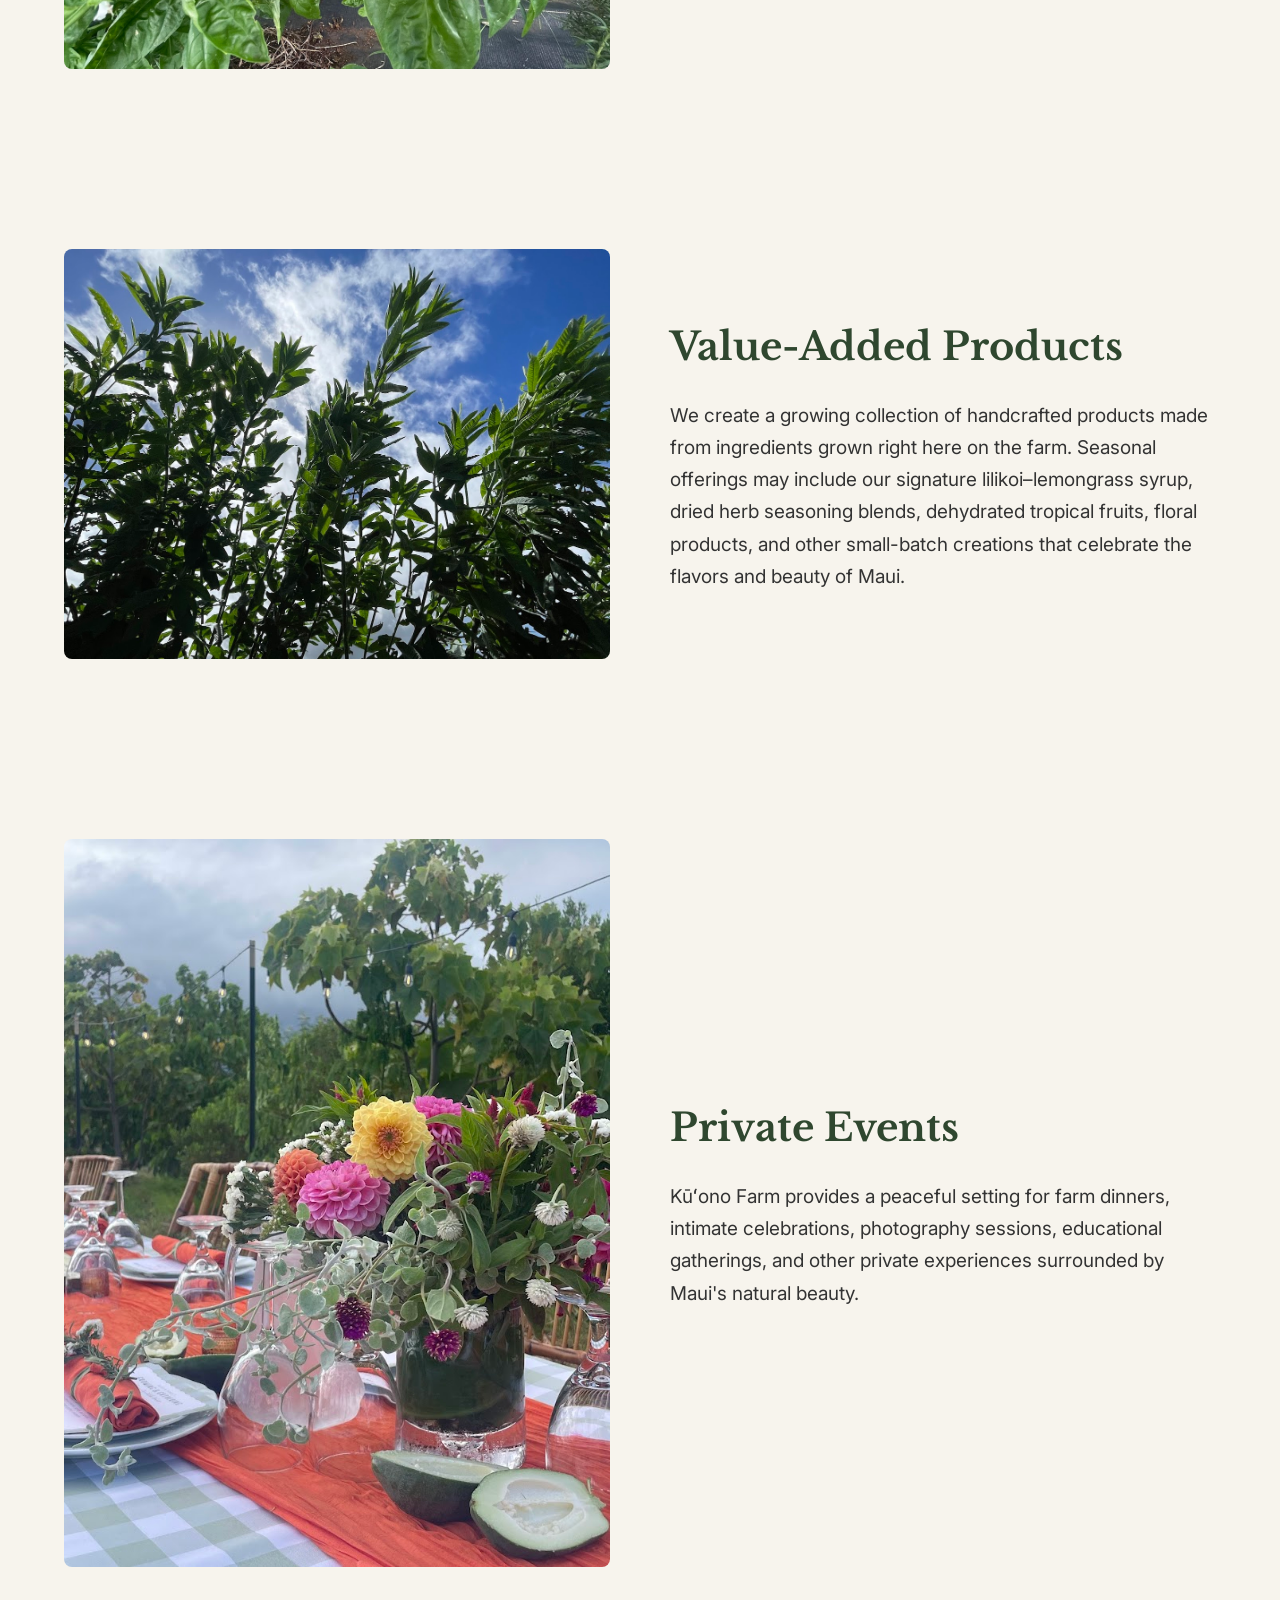
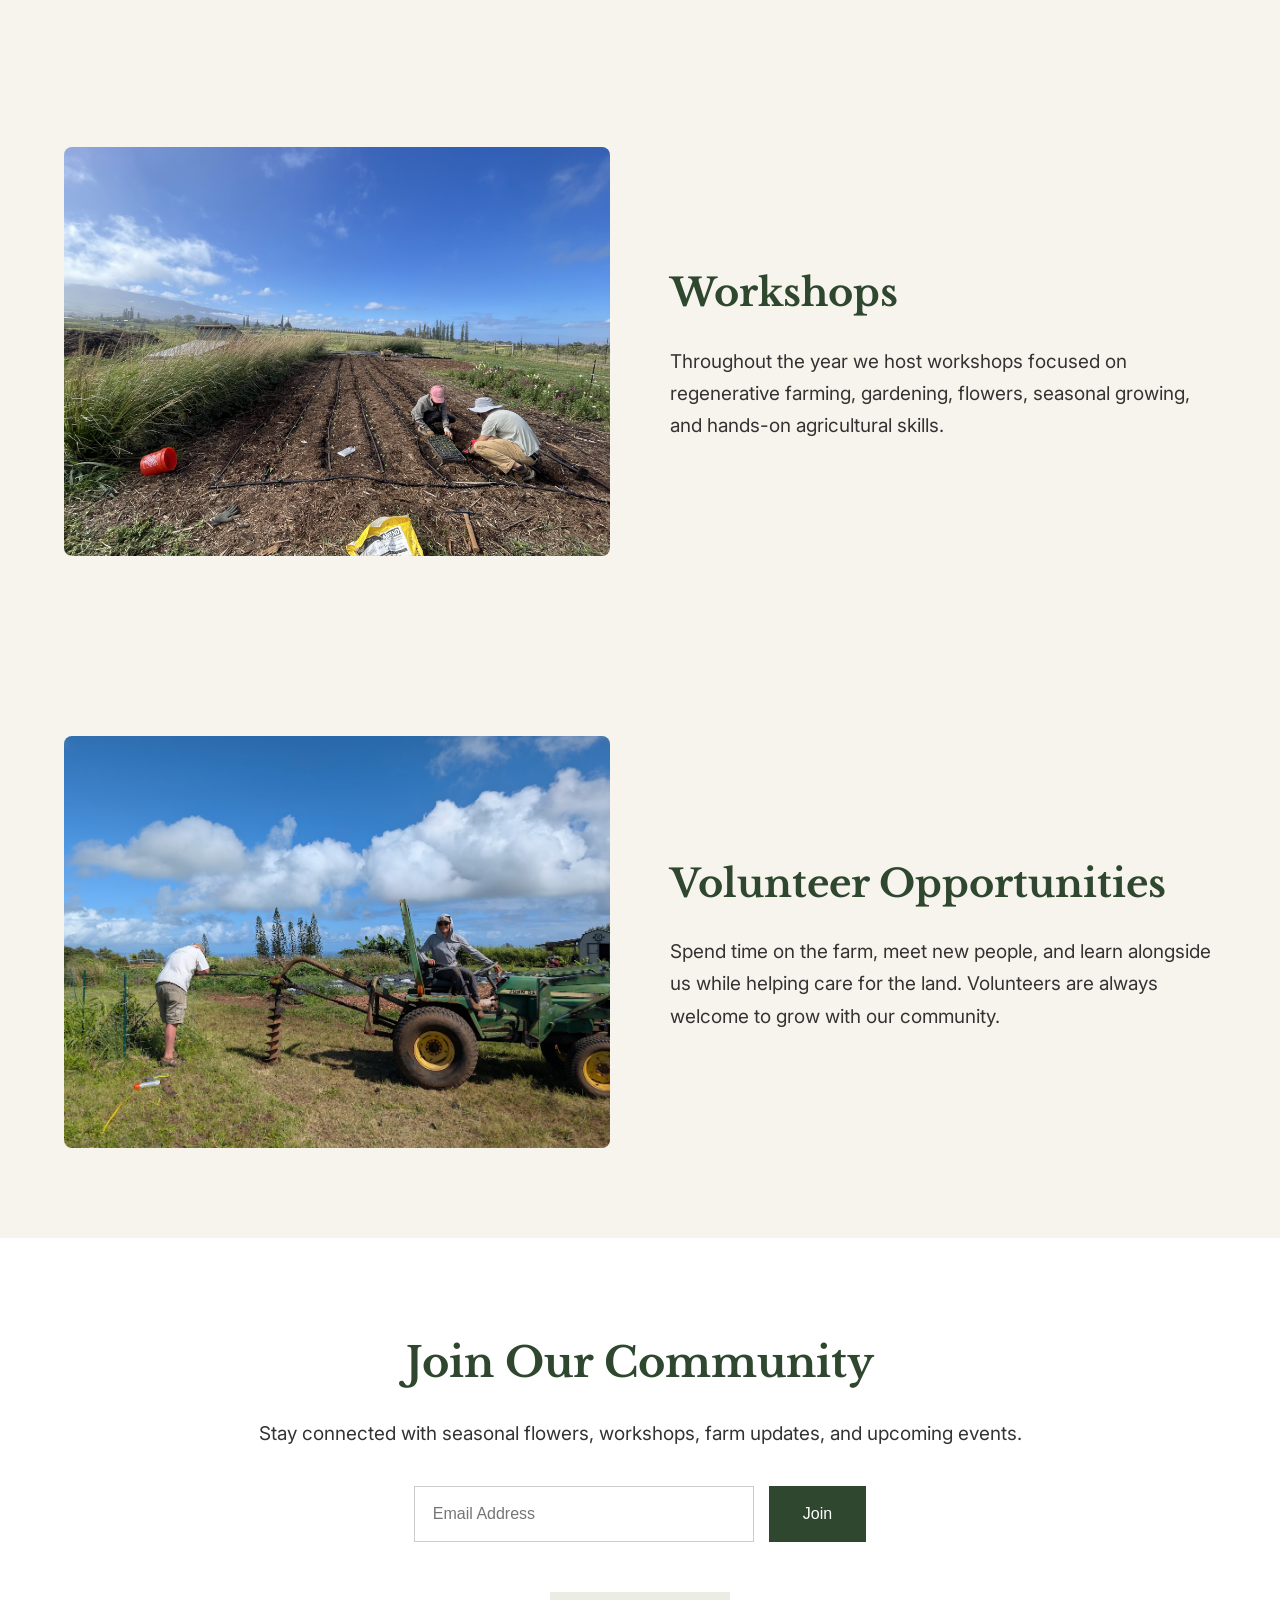
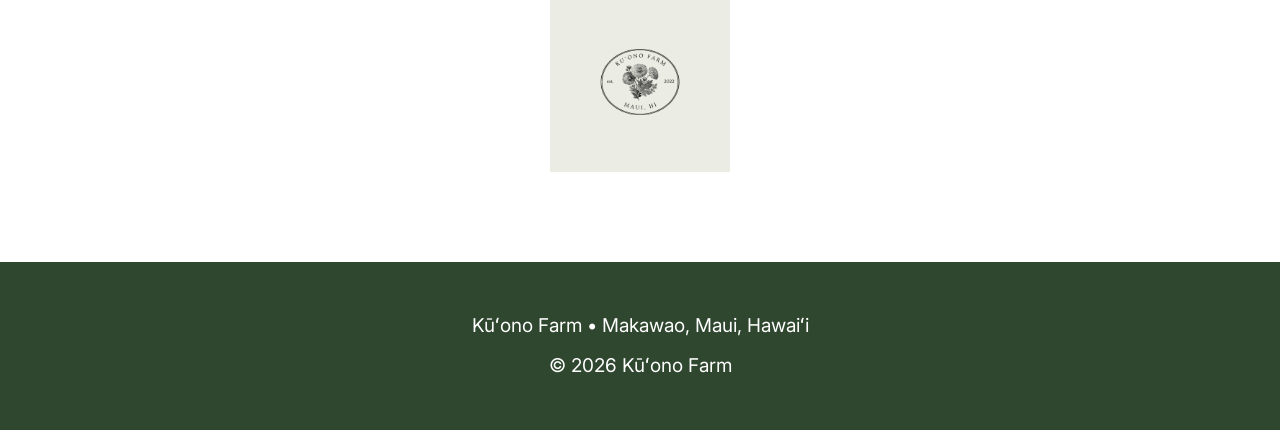
==== commit cf5fbae7: "Update products.html" ====
--- a/products.html
+++ b/products.html
@@ -115,7 +115,7 @@
 
         <div class="feature-image">
 
-            <img src="images/custom-arrangement.PNG"
+            <img src="images/botanical style 5.jpg"
                  alt="Custom Floral Arrangement">
 
         </div>
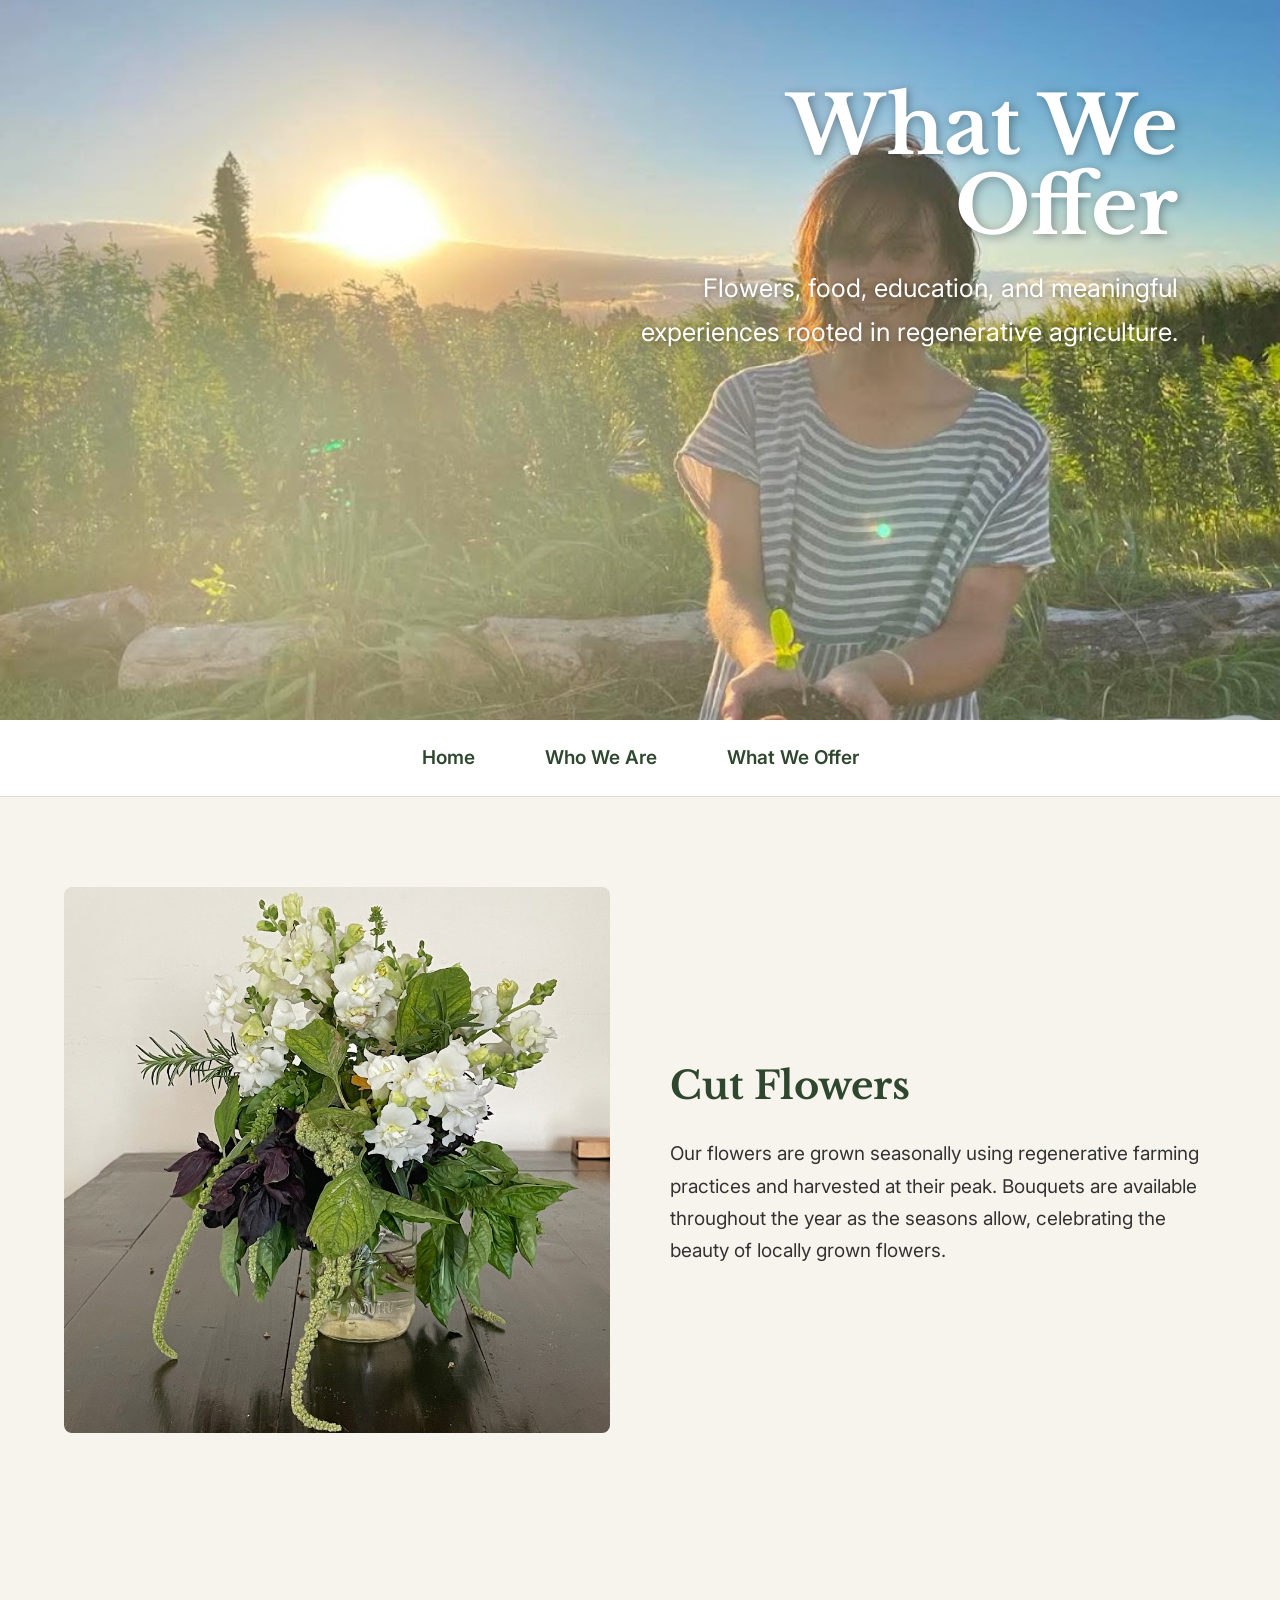
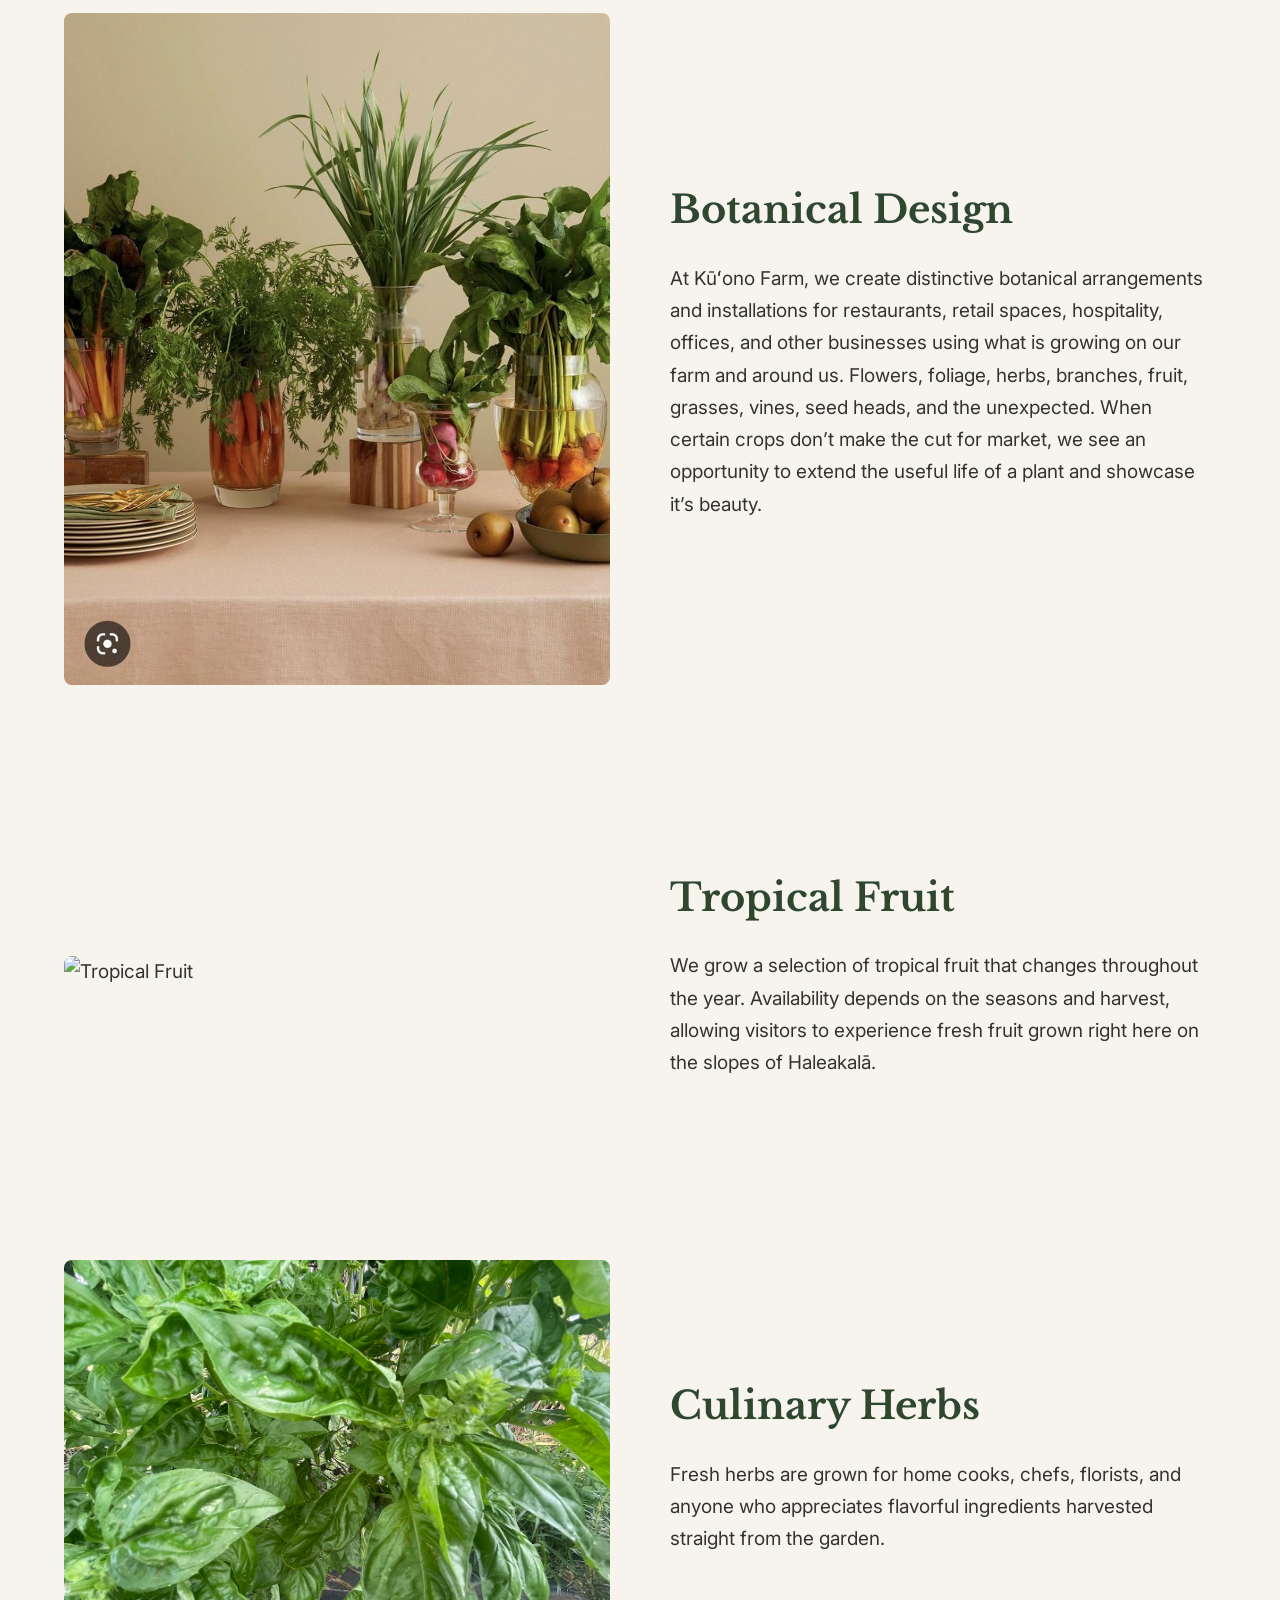
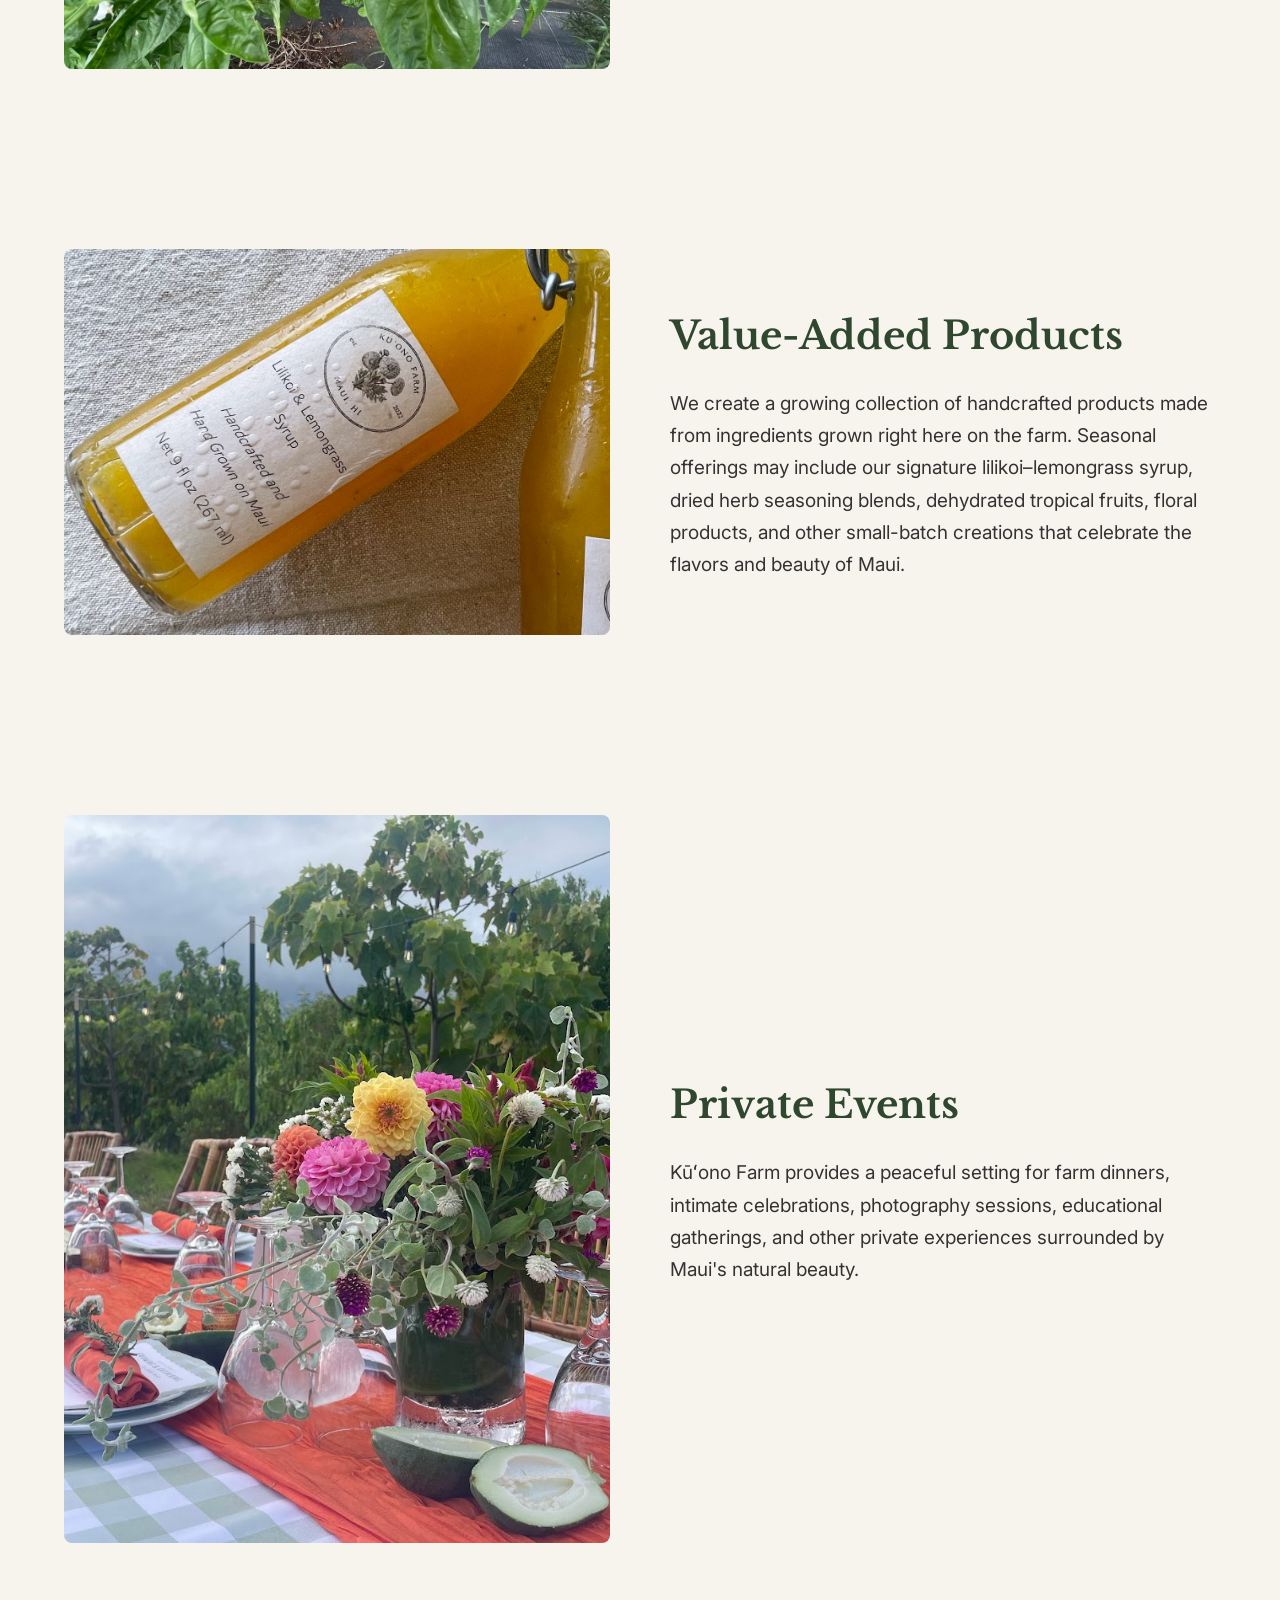
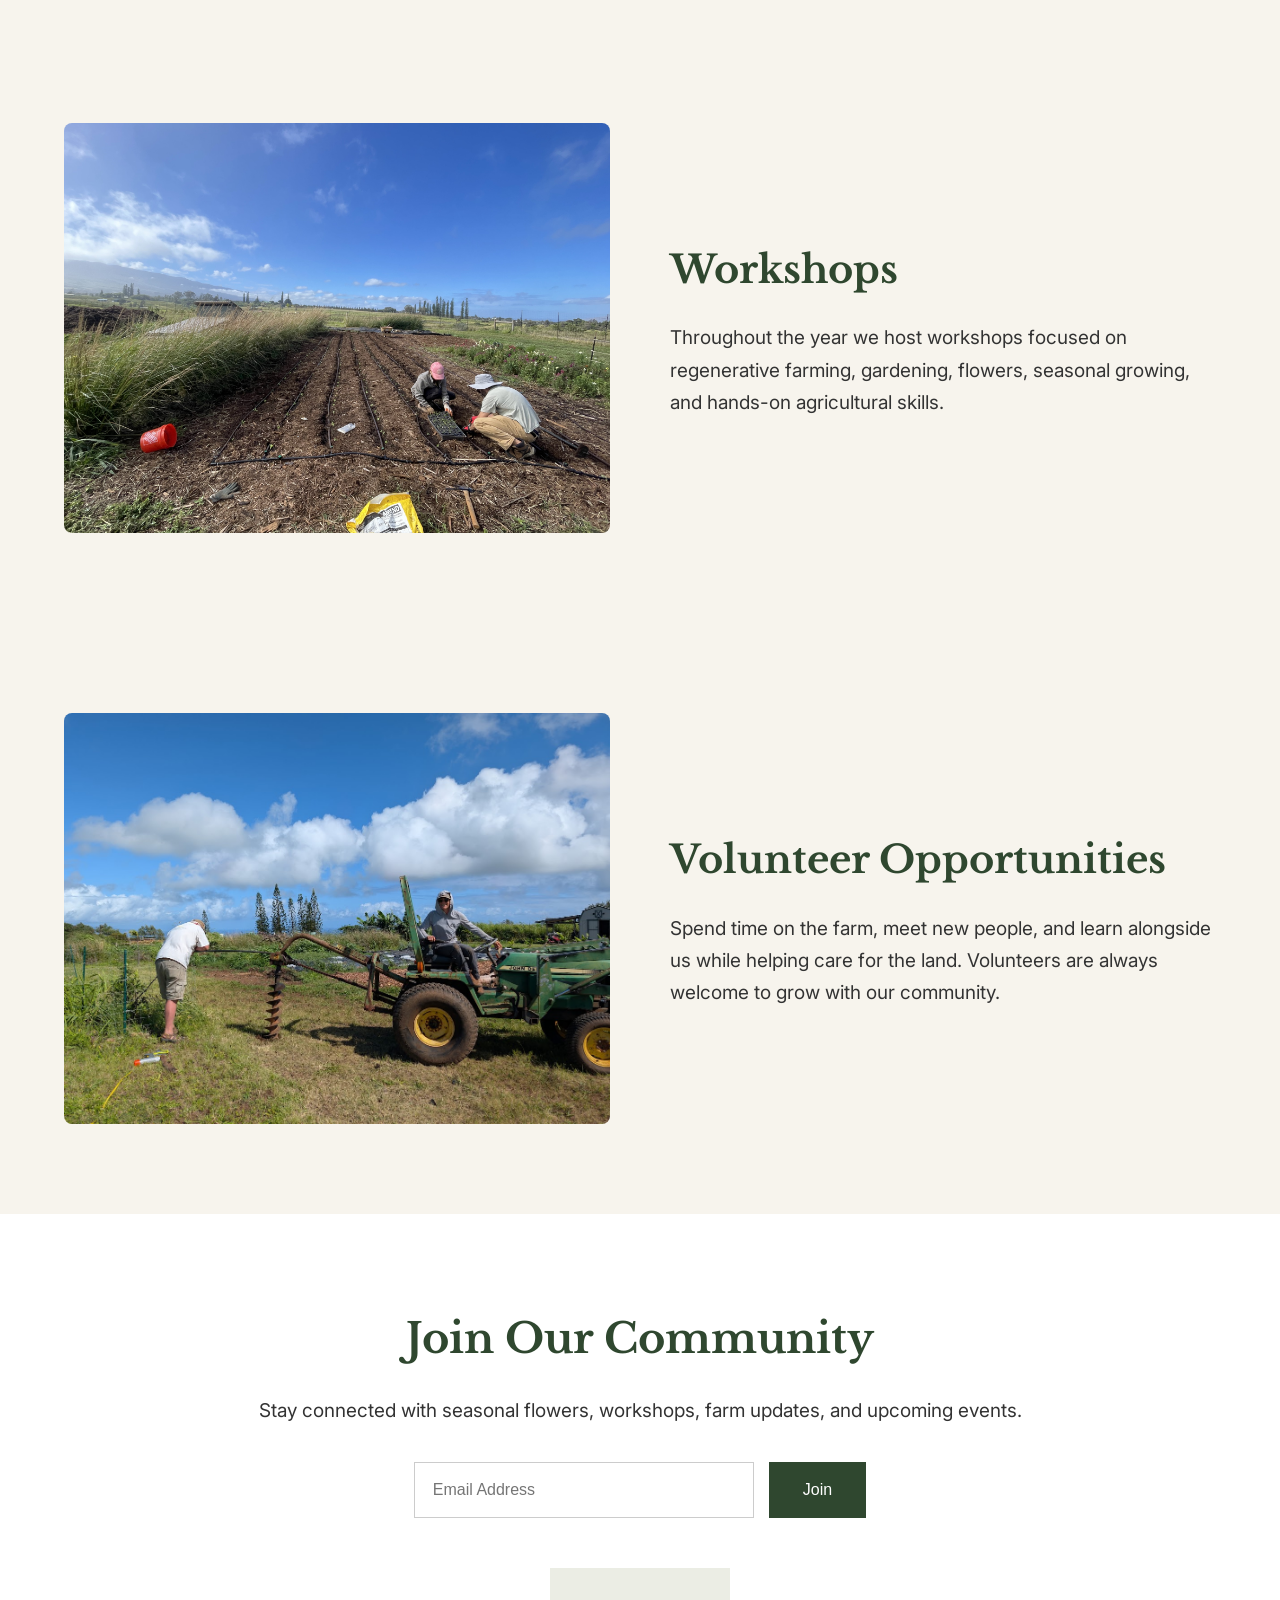
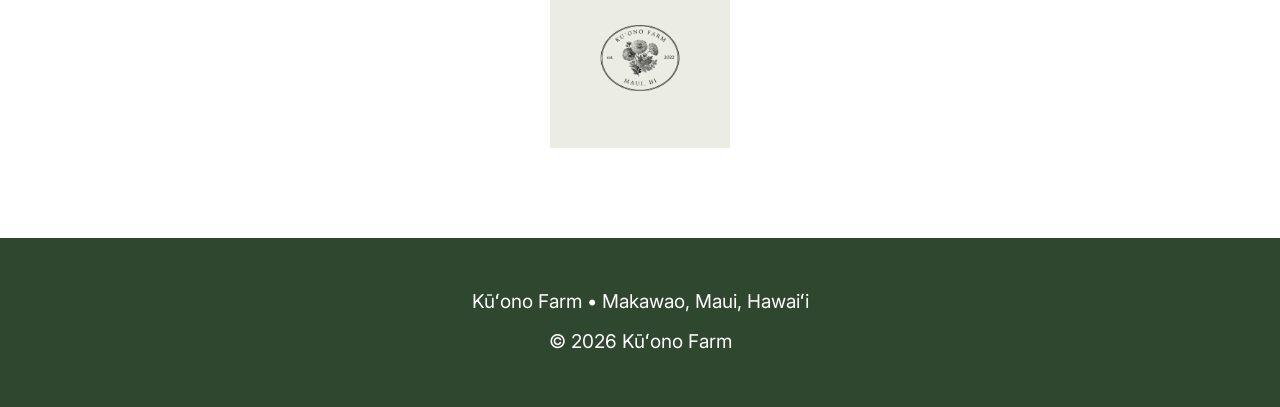
==== commit 56771325: "Update products.html" ====
--- a/products.html
+++ b/products.html
@@ -24,7 +24,7 @@
 
 <header class="hero">
 
-    <img src="images/flowers.jpg"
+    <img src="images/offerings.jpg"
          alt="Flowers at Kūʻono Farm"
          class="hero-image">
 
@@ -201,7 +201,7 @@
 
         <div class="feature-image">
 
-            <img src="images/sun-hemp.jpg"
+            <img src="images/value added products.jpg"
                  alt="sun-hemp">
 
         </div>
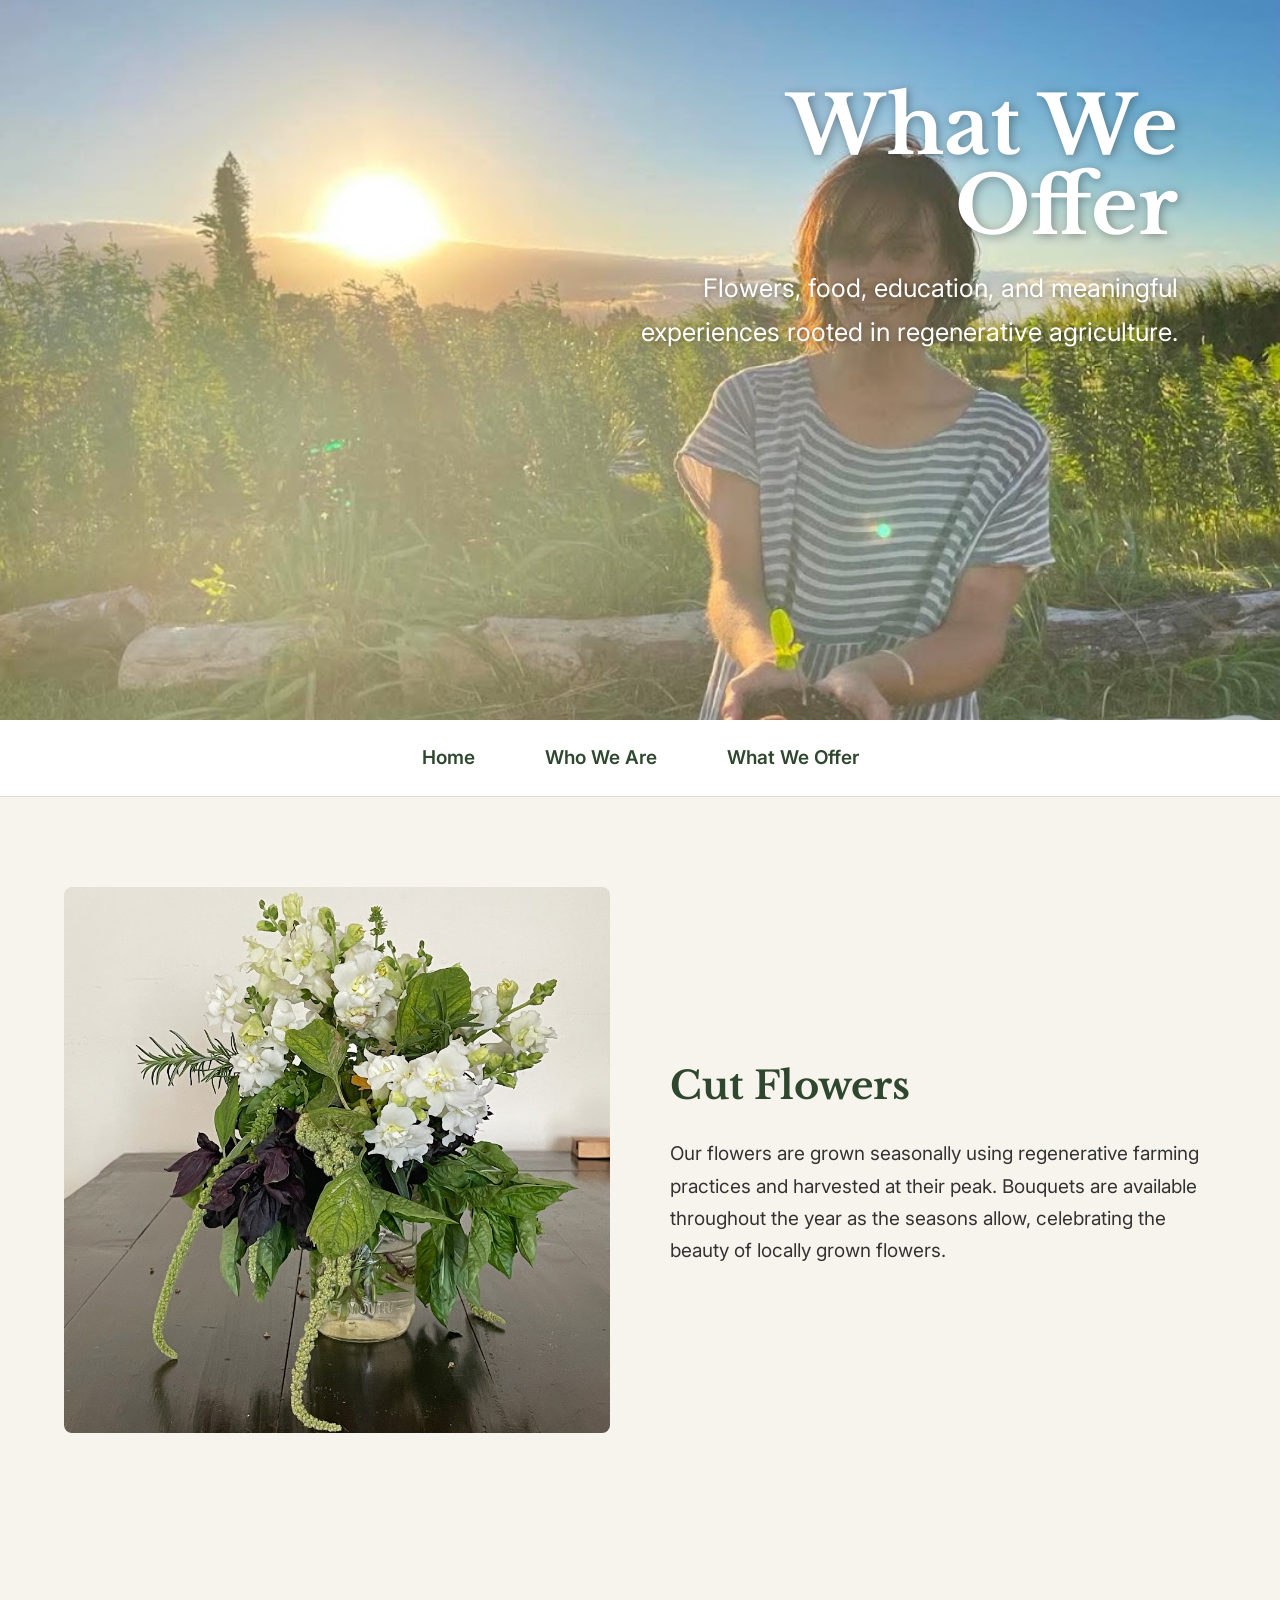
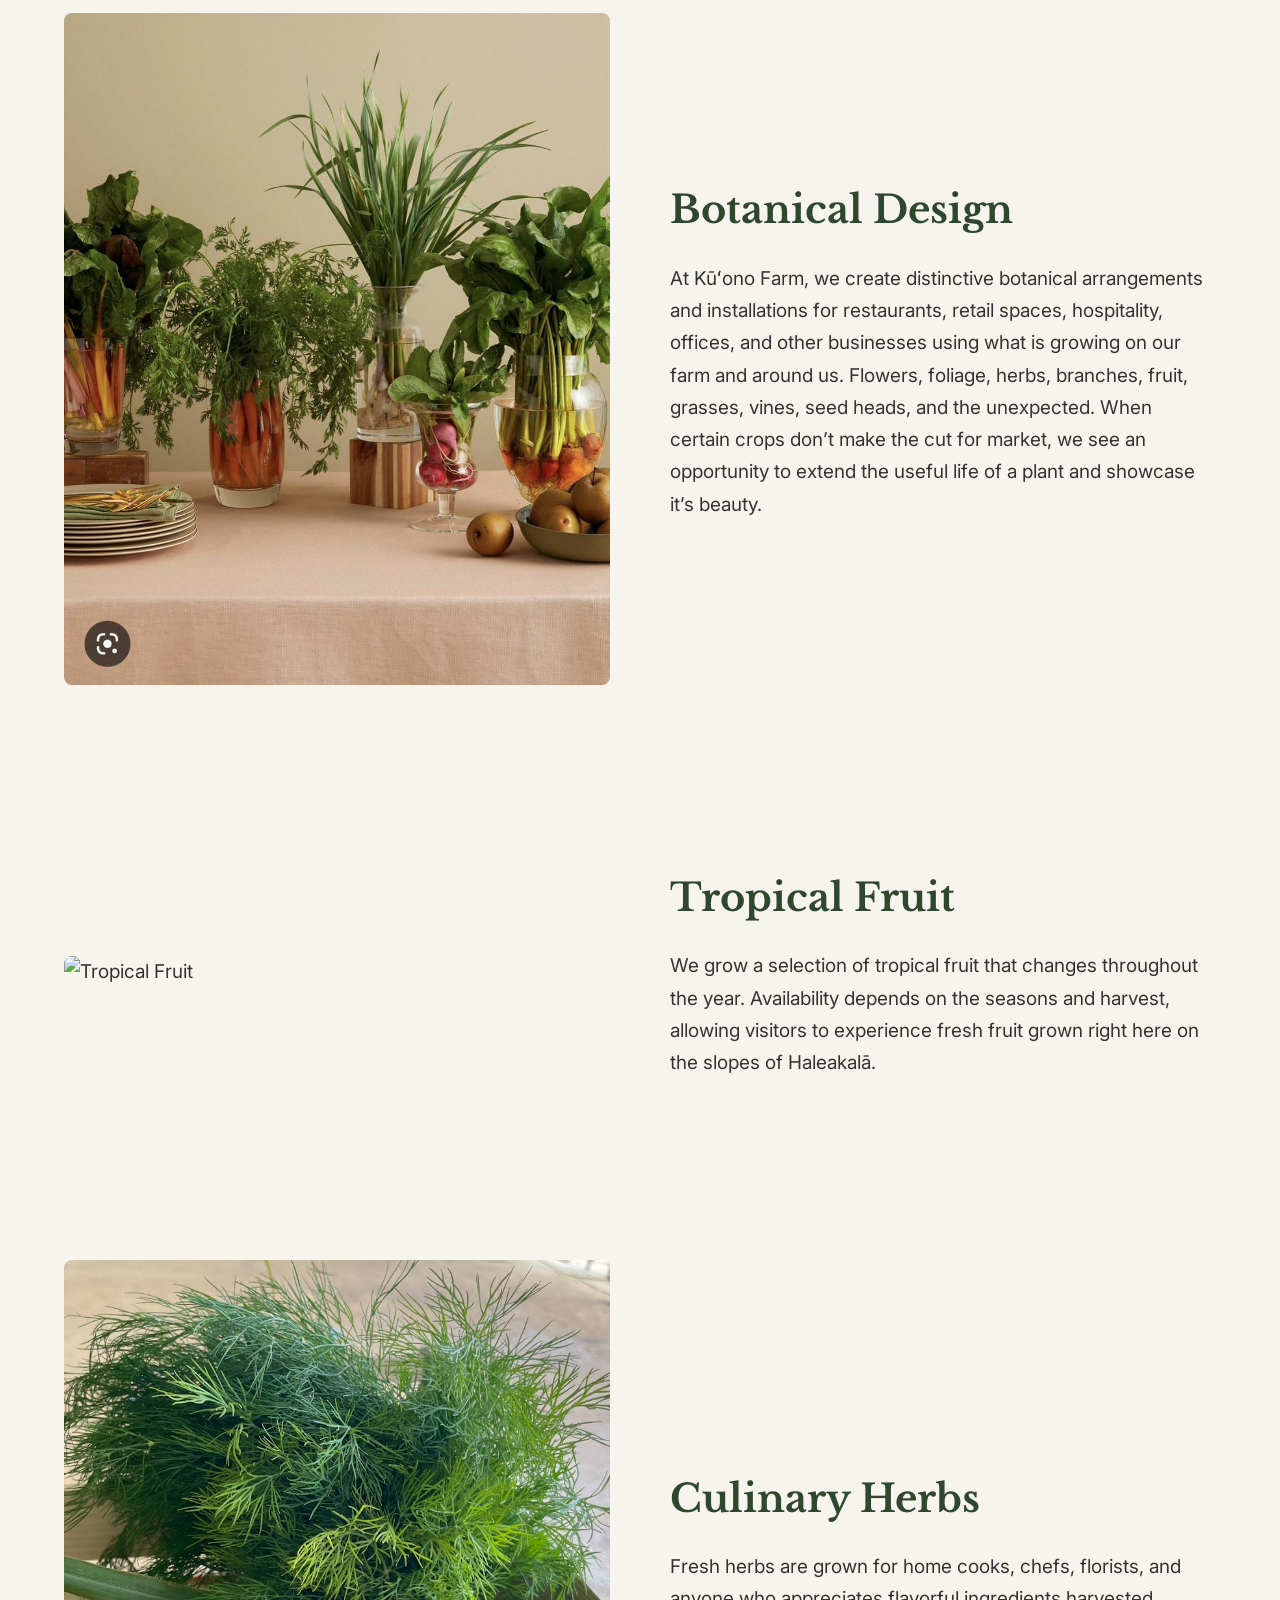
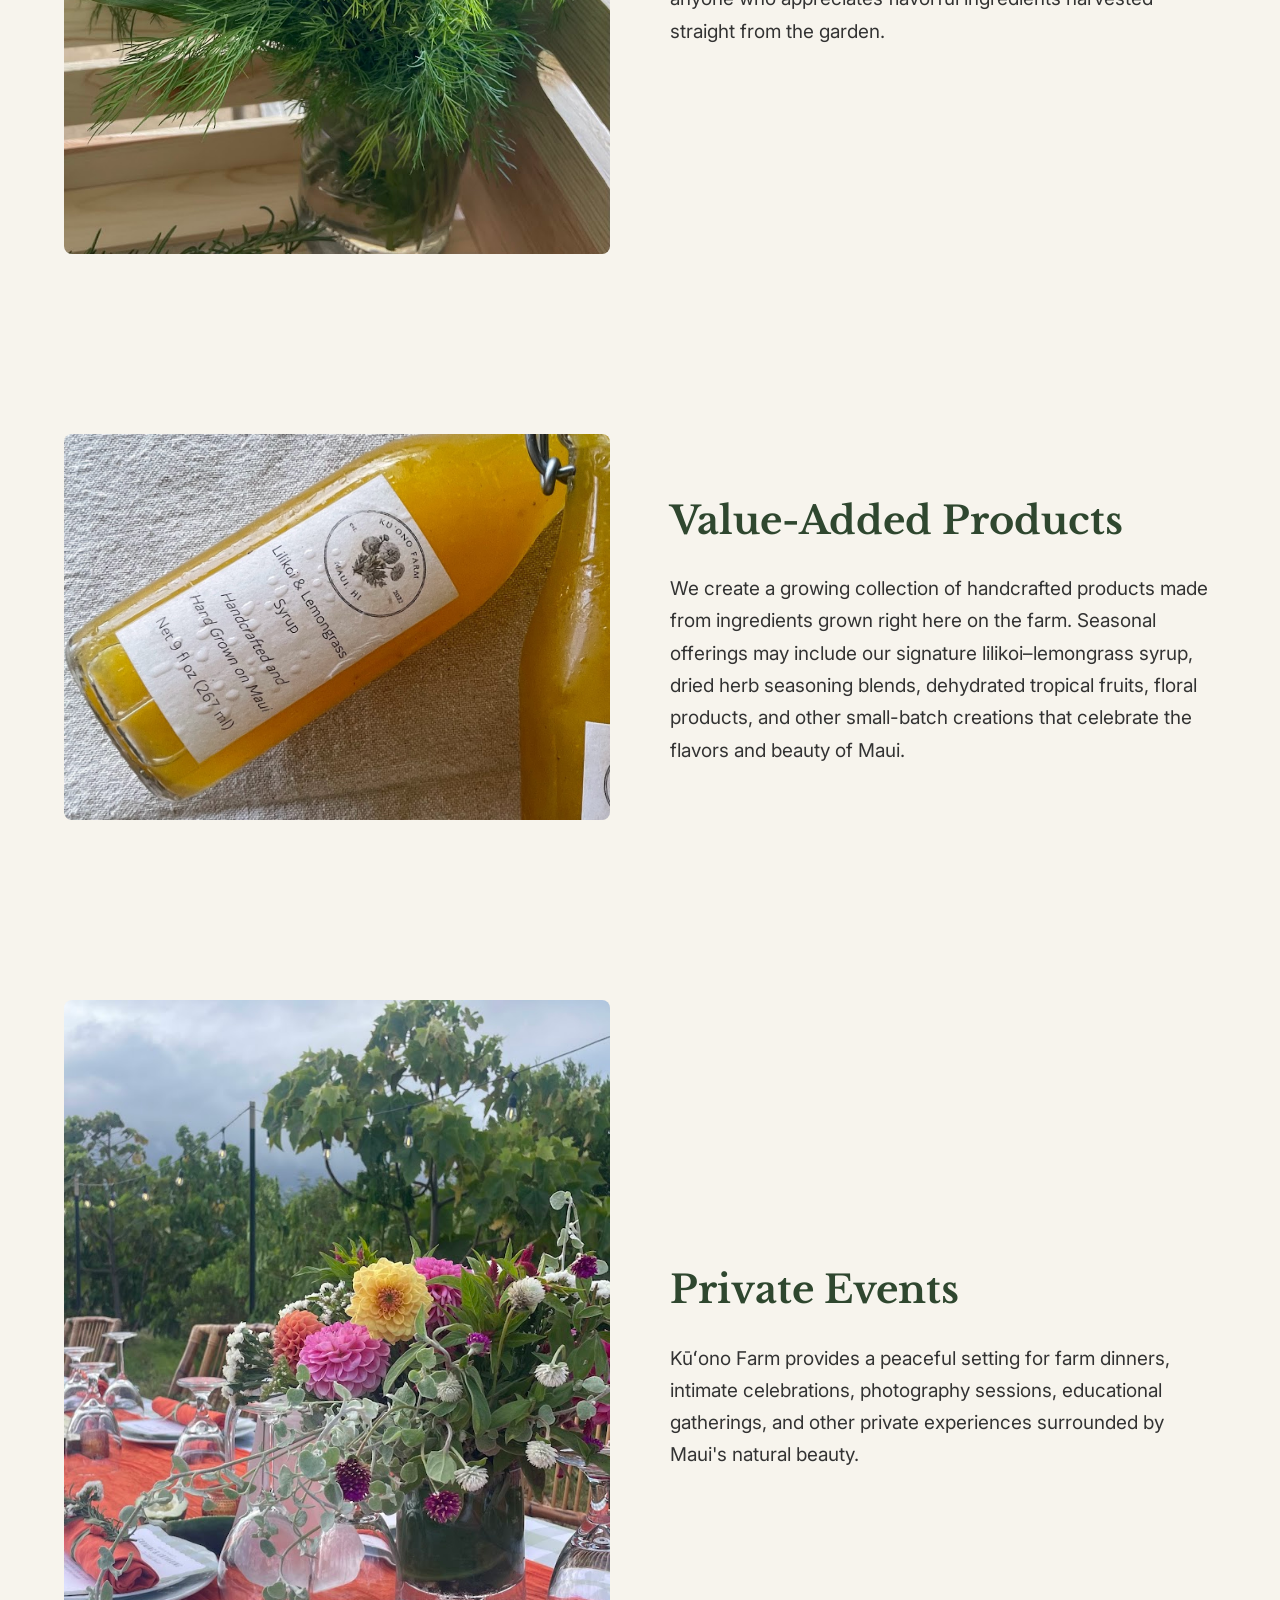
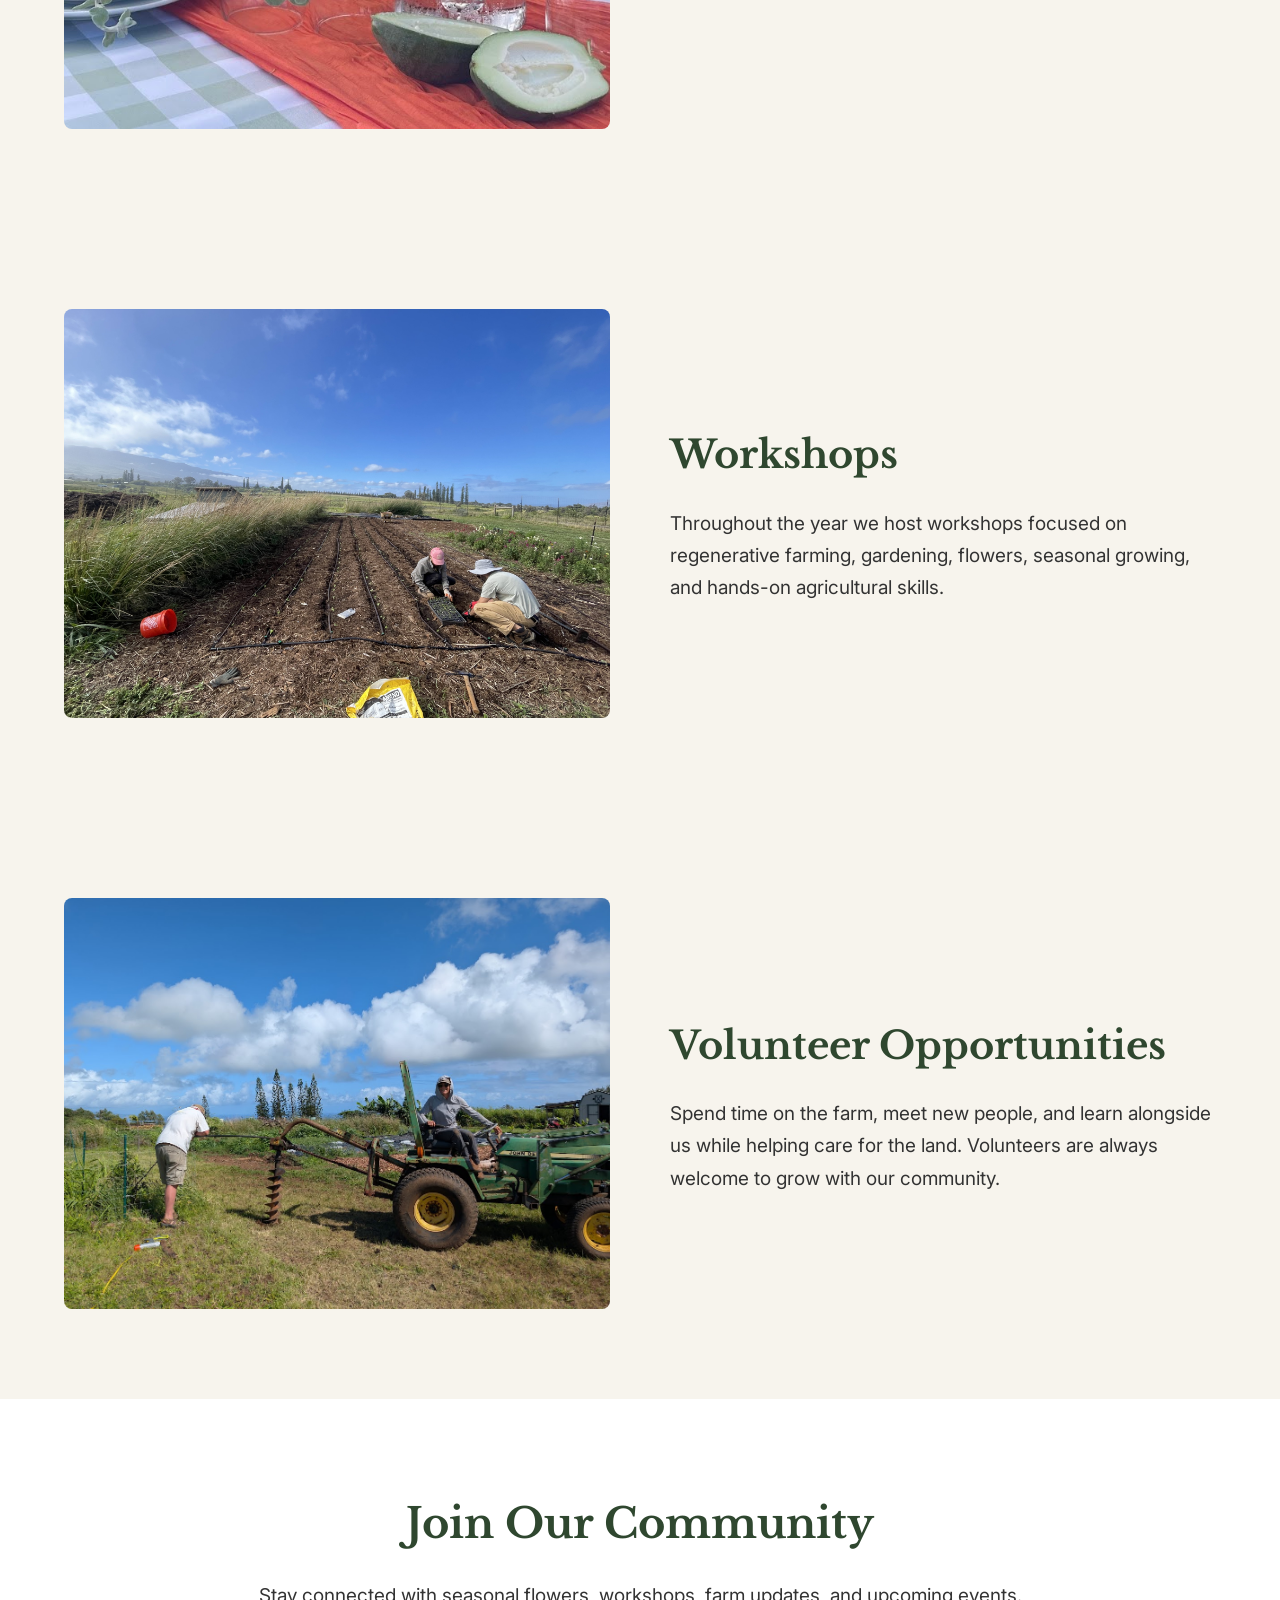
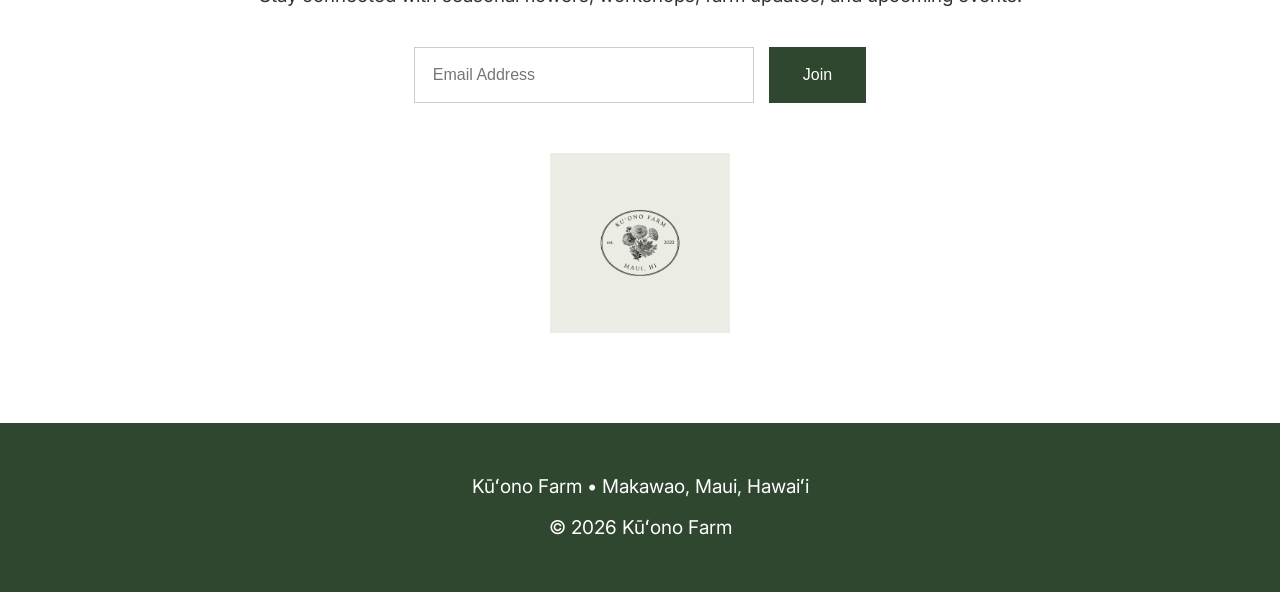
==== commit ce19d5d7: "Update products.html" ====
--- a/products.html
+++ b/products.html
@@ -182,7 +182,7 @@
 
         <div class="feature-image">
 
-            <img src="images/basil.jpg"
+            <img src="images/dill.jpg"
                  alt="Fresh Herbs">
 
         </div>
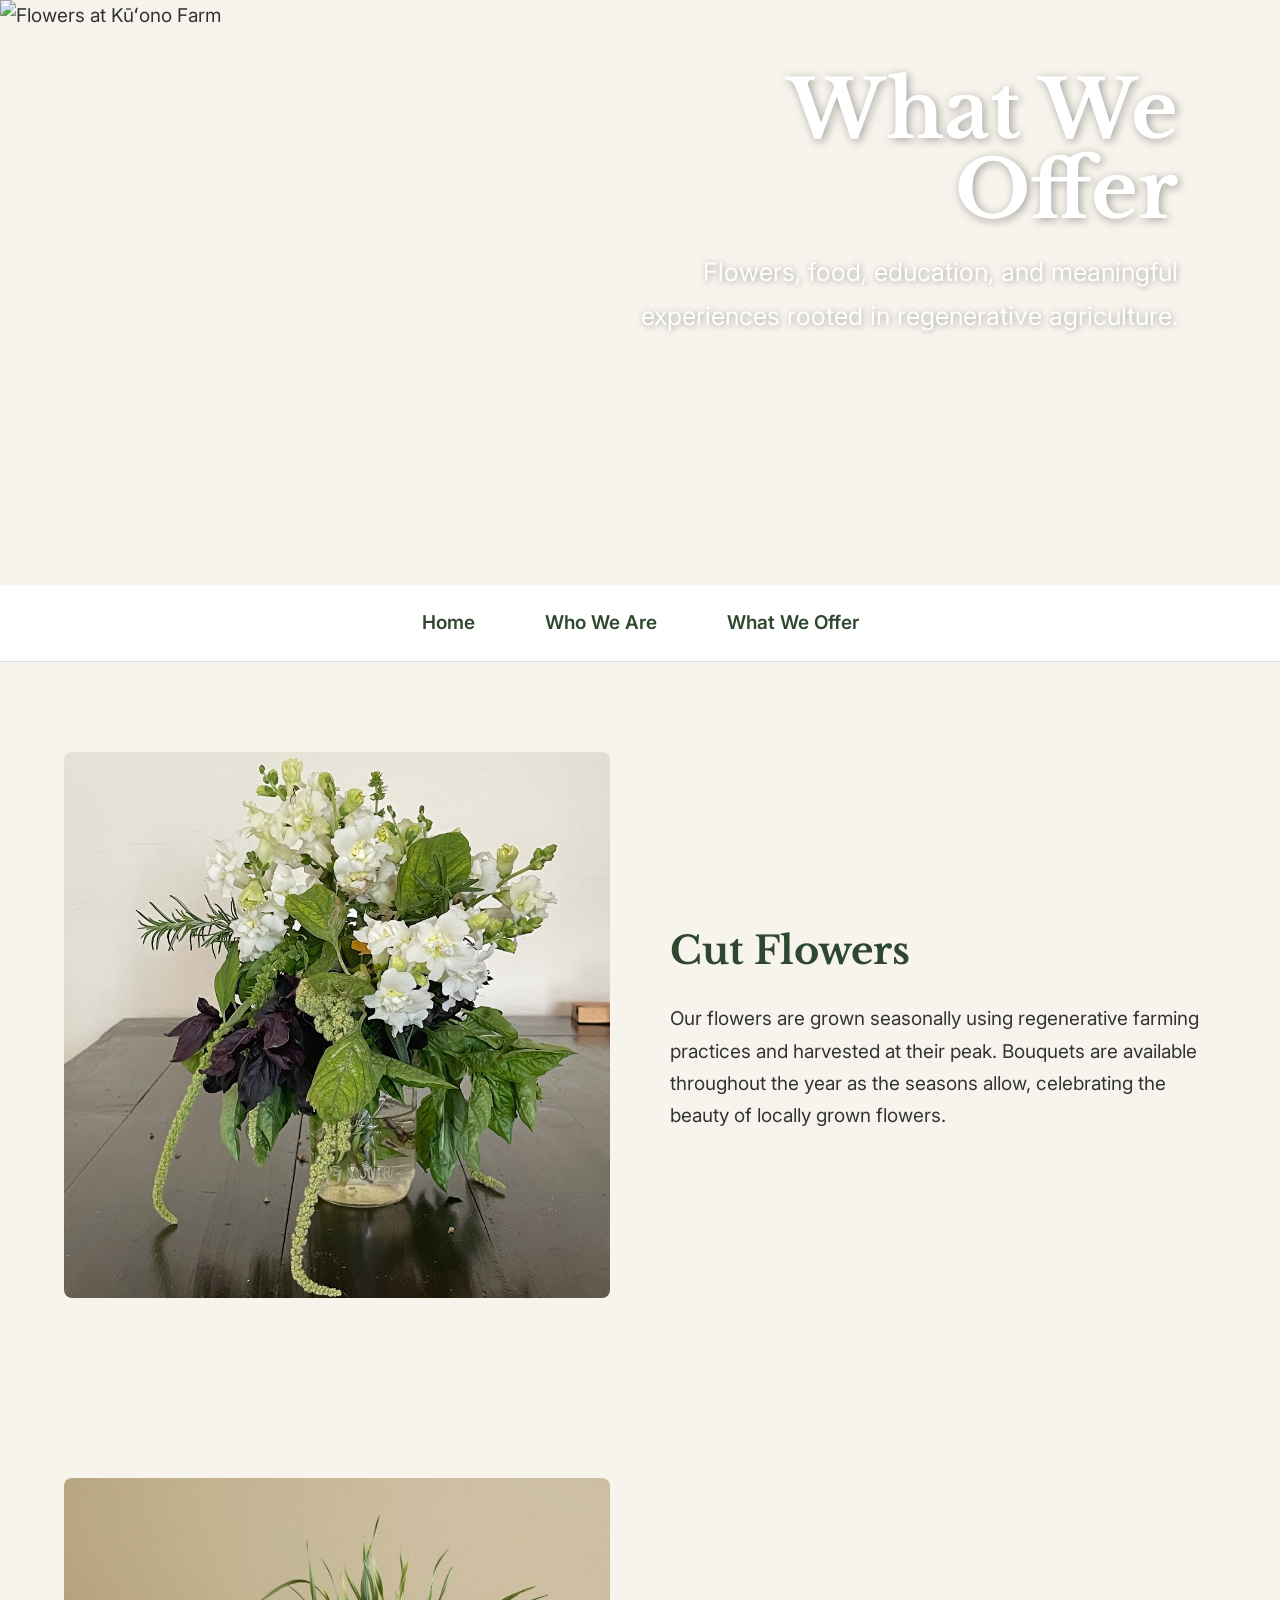
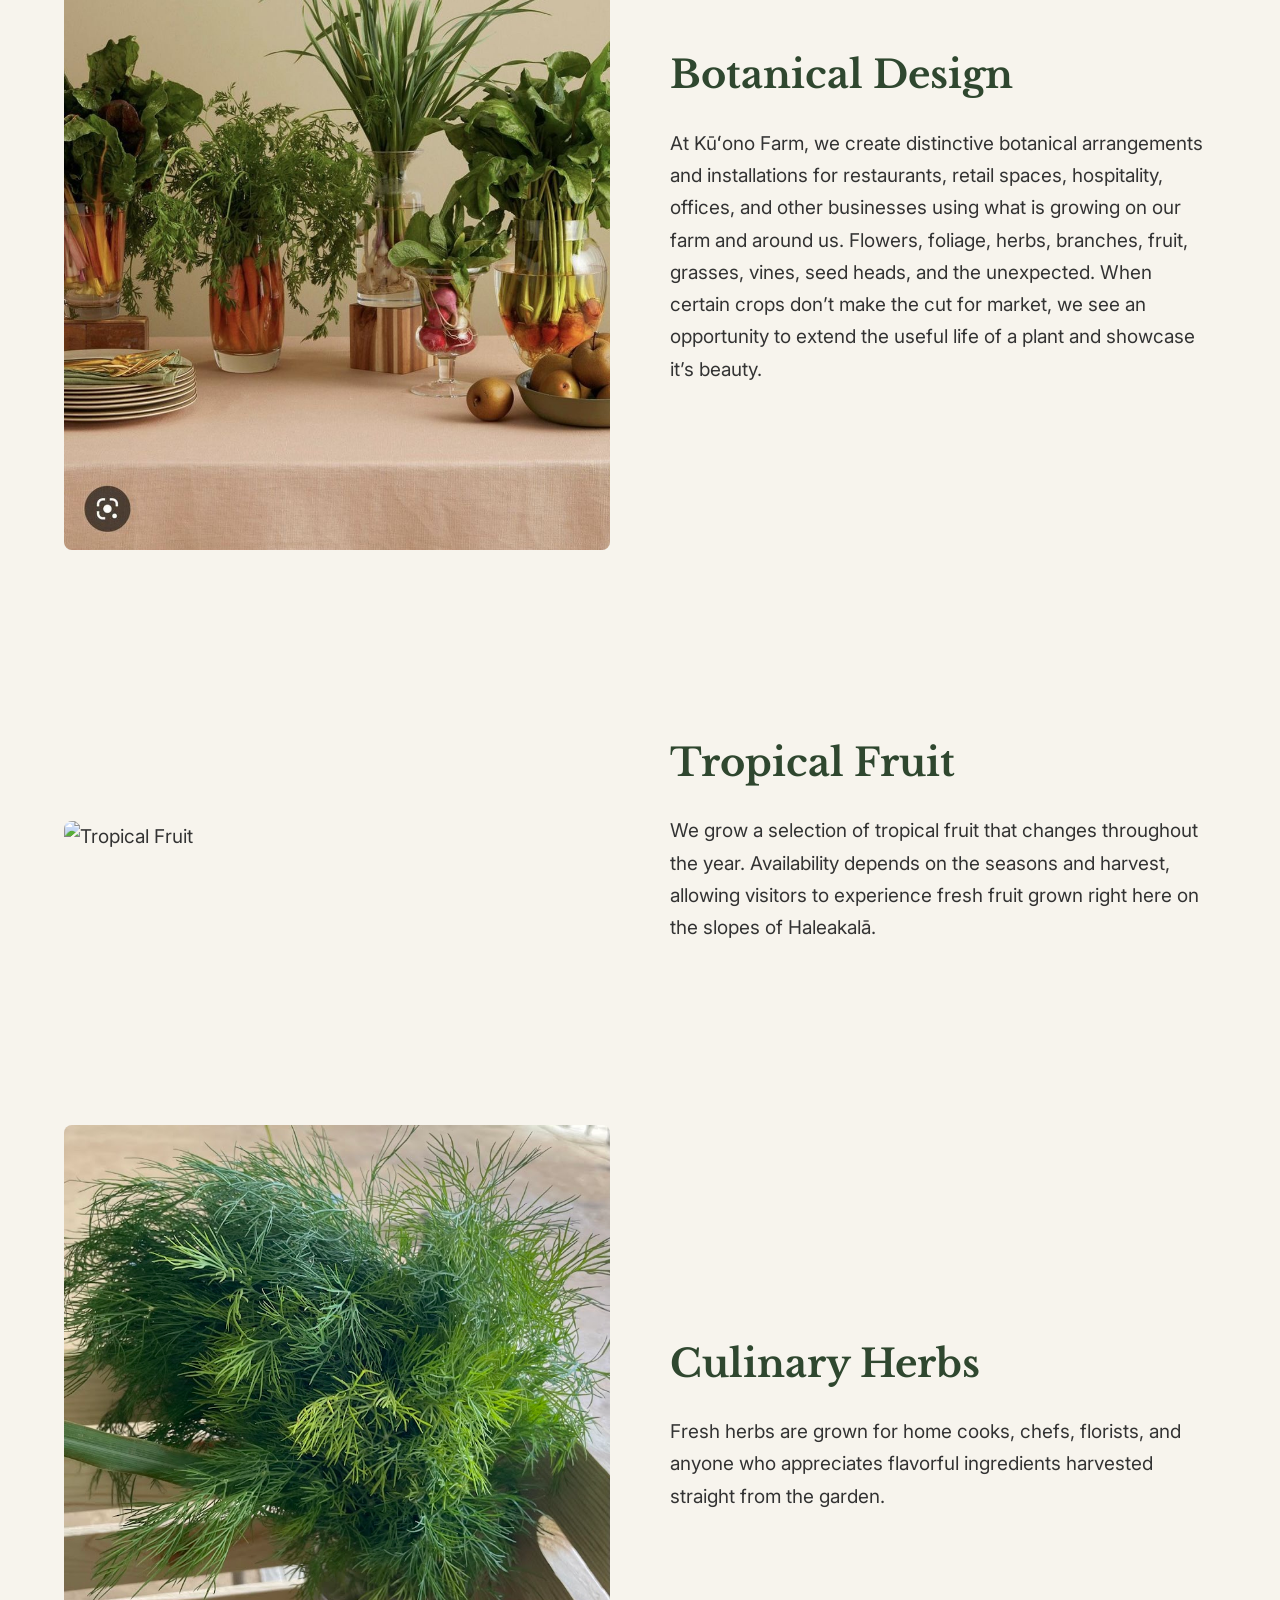
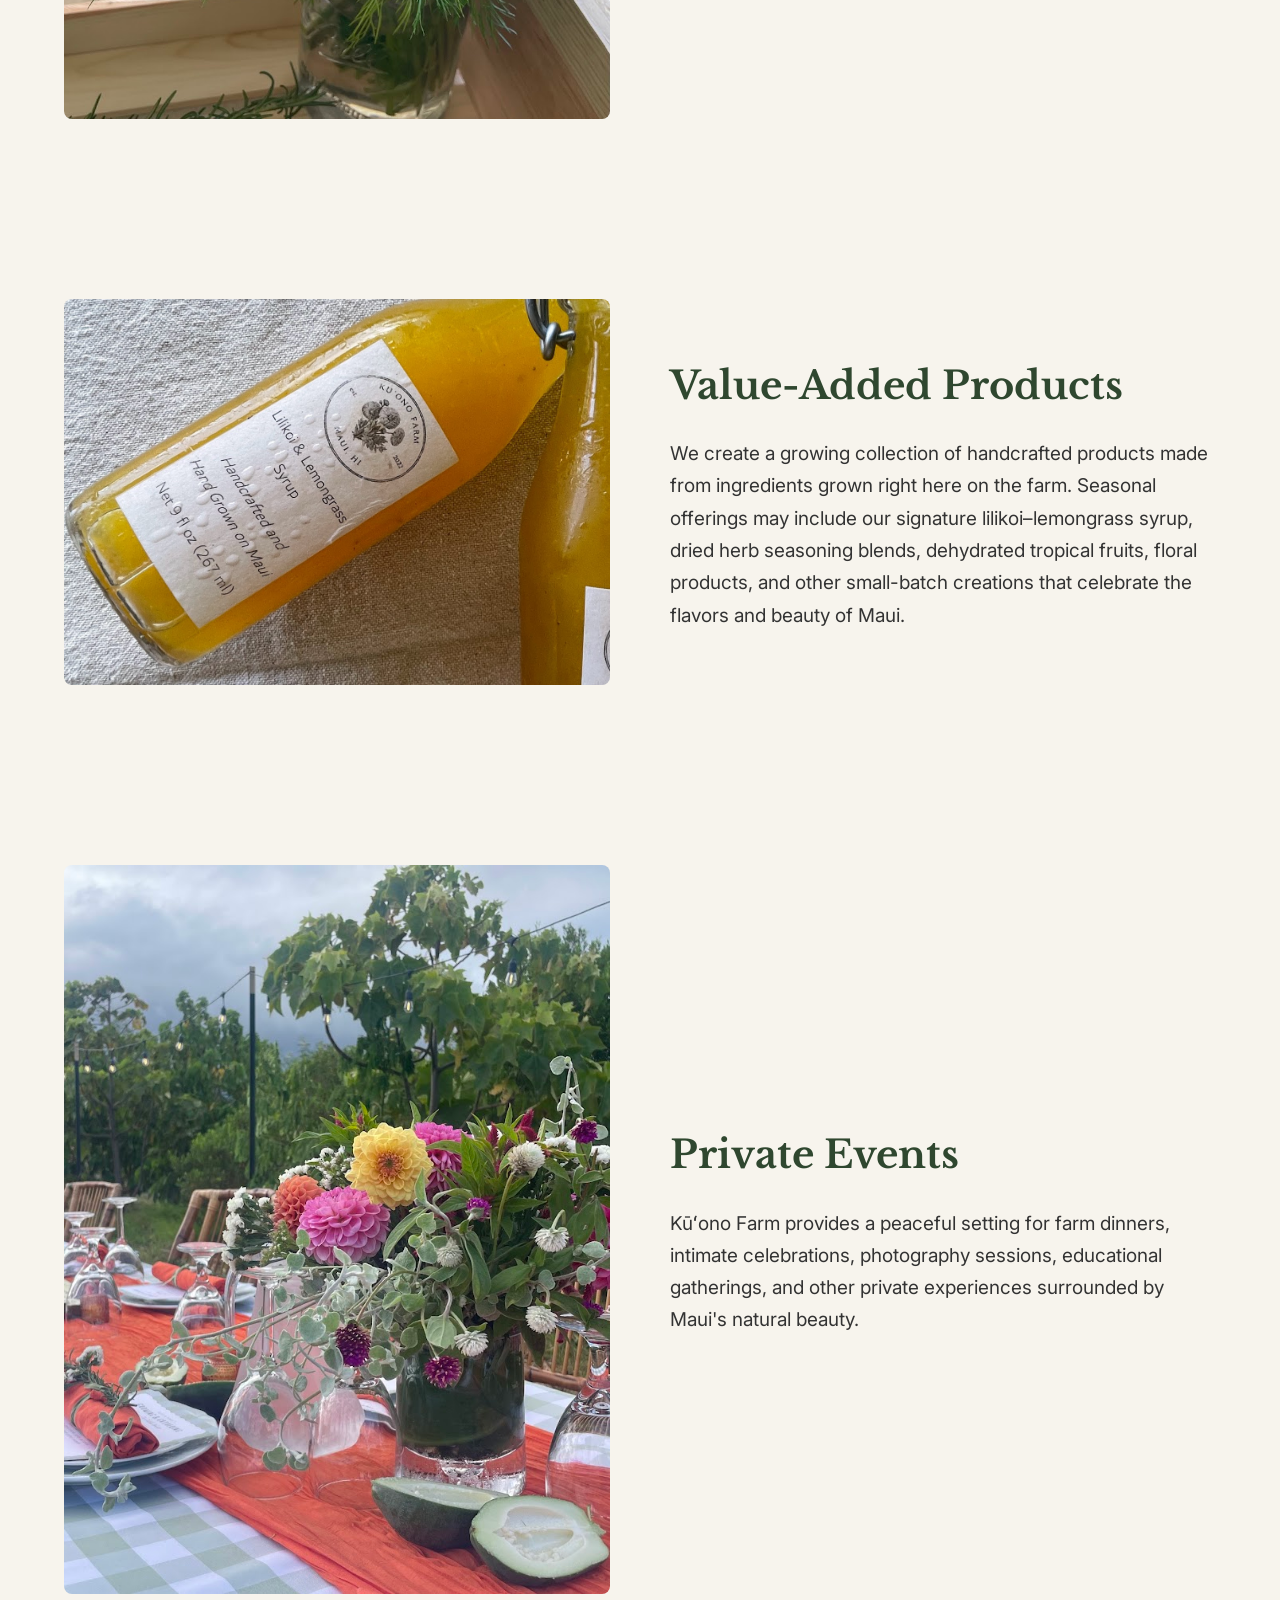
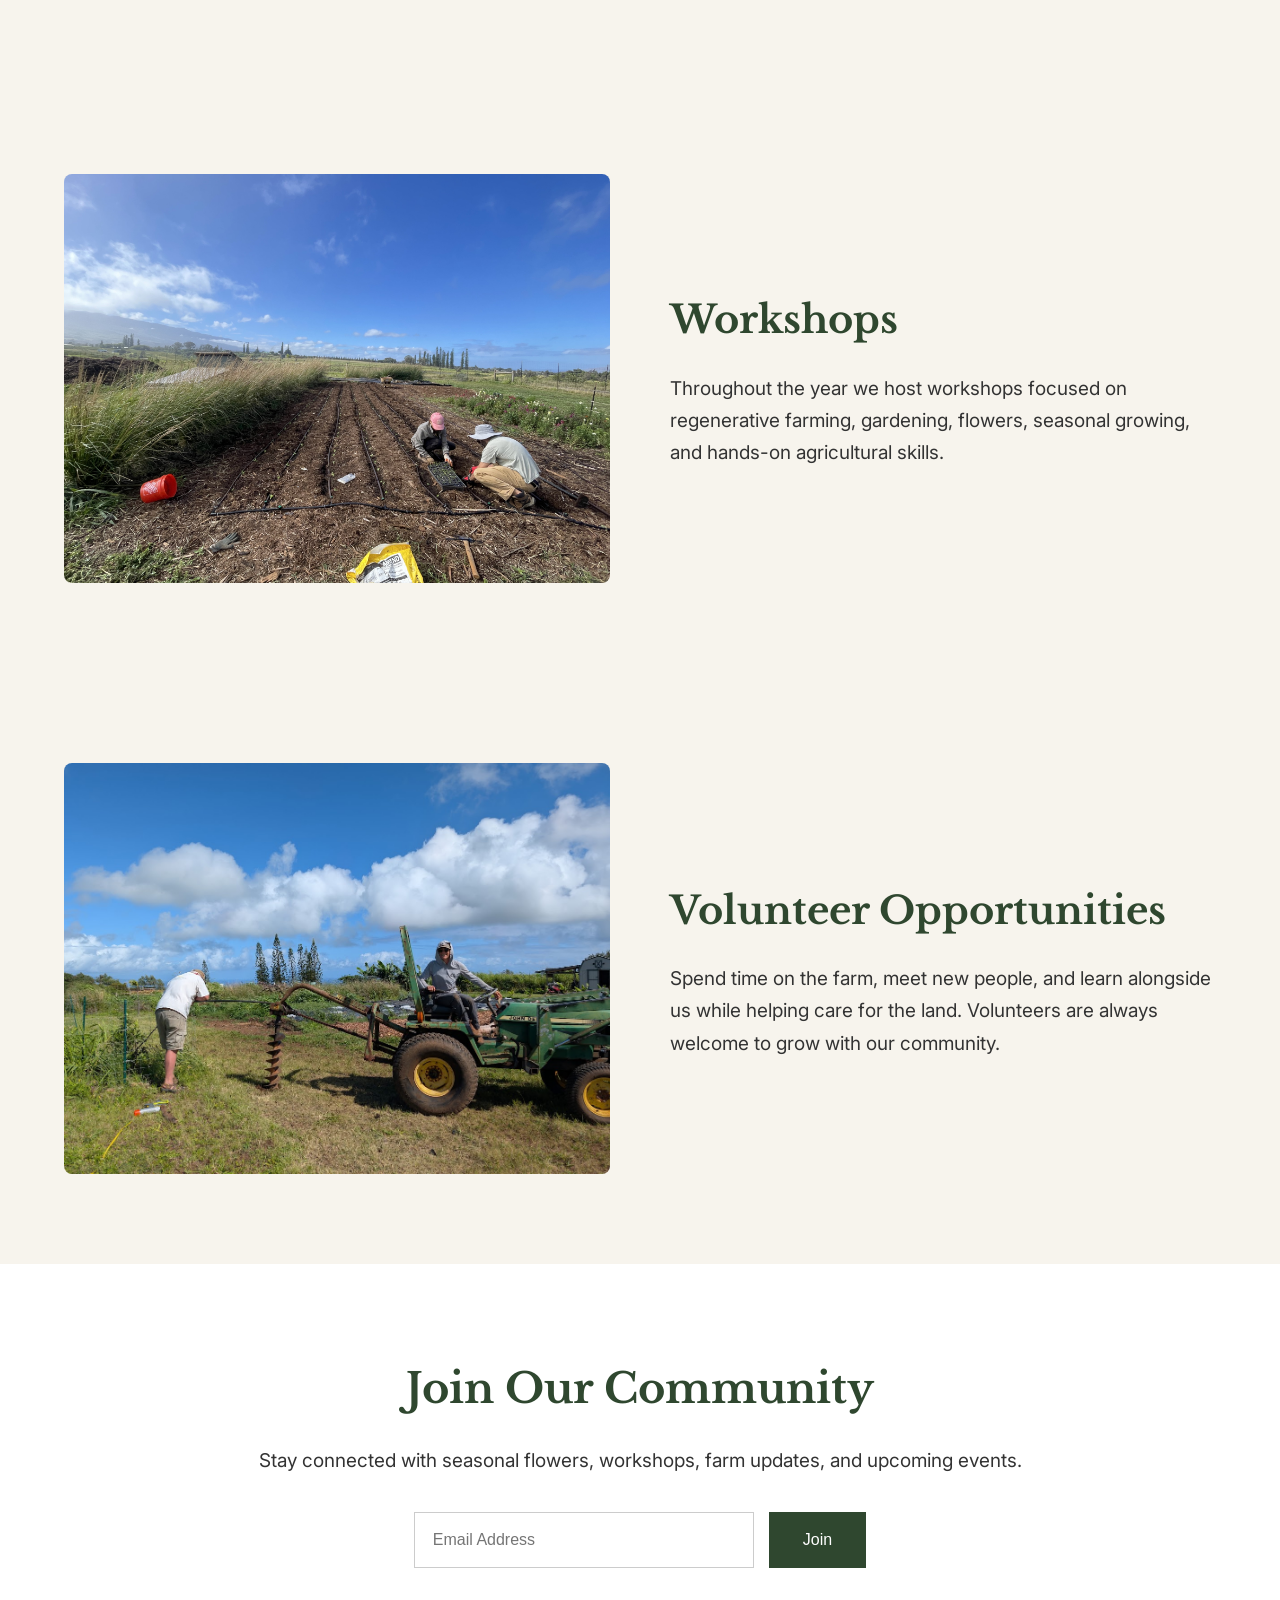
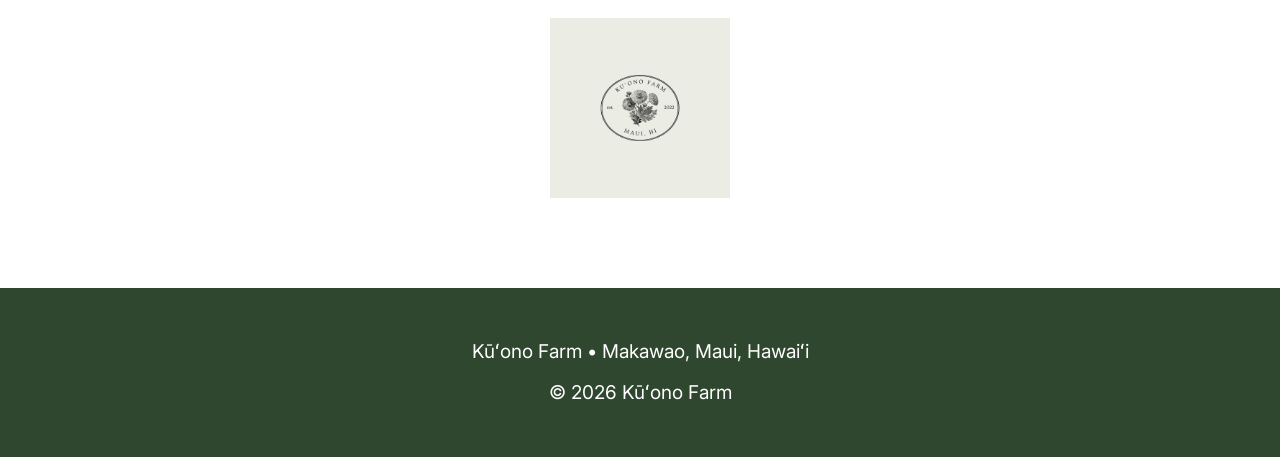
==== commit 41bc7d41: "Update products.html" ====
--- a/products.html
+++ b/products.html
@@ -24,7 +24,7 @@
 
 <header class="hero">
 
-    <img src="images/offerings.jpg"
+    <img src="images/lilikoi.jpg"
          alt="Flowers at Kūʻono Farm"
          class="hero-image">
 
--- a/style.css
+++ b/style.css
@@ -66,7 +66,7 @@
 
     width:100%;
 
-    height:80vh;
+    height:65vh;
 
     overflow:hidden;
 
@@ -80,7 +80,7 @@
 
     object-fit:cover;
 
-    object-position:center center;
+    object-position:center center 70%;
 
     display:block;
 
